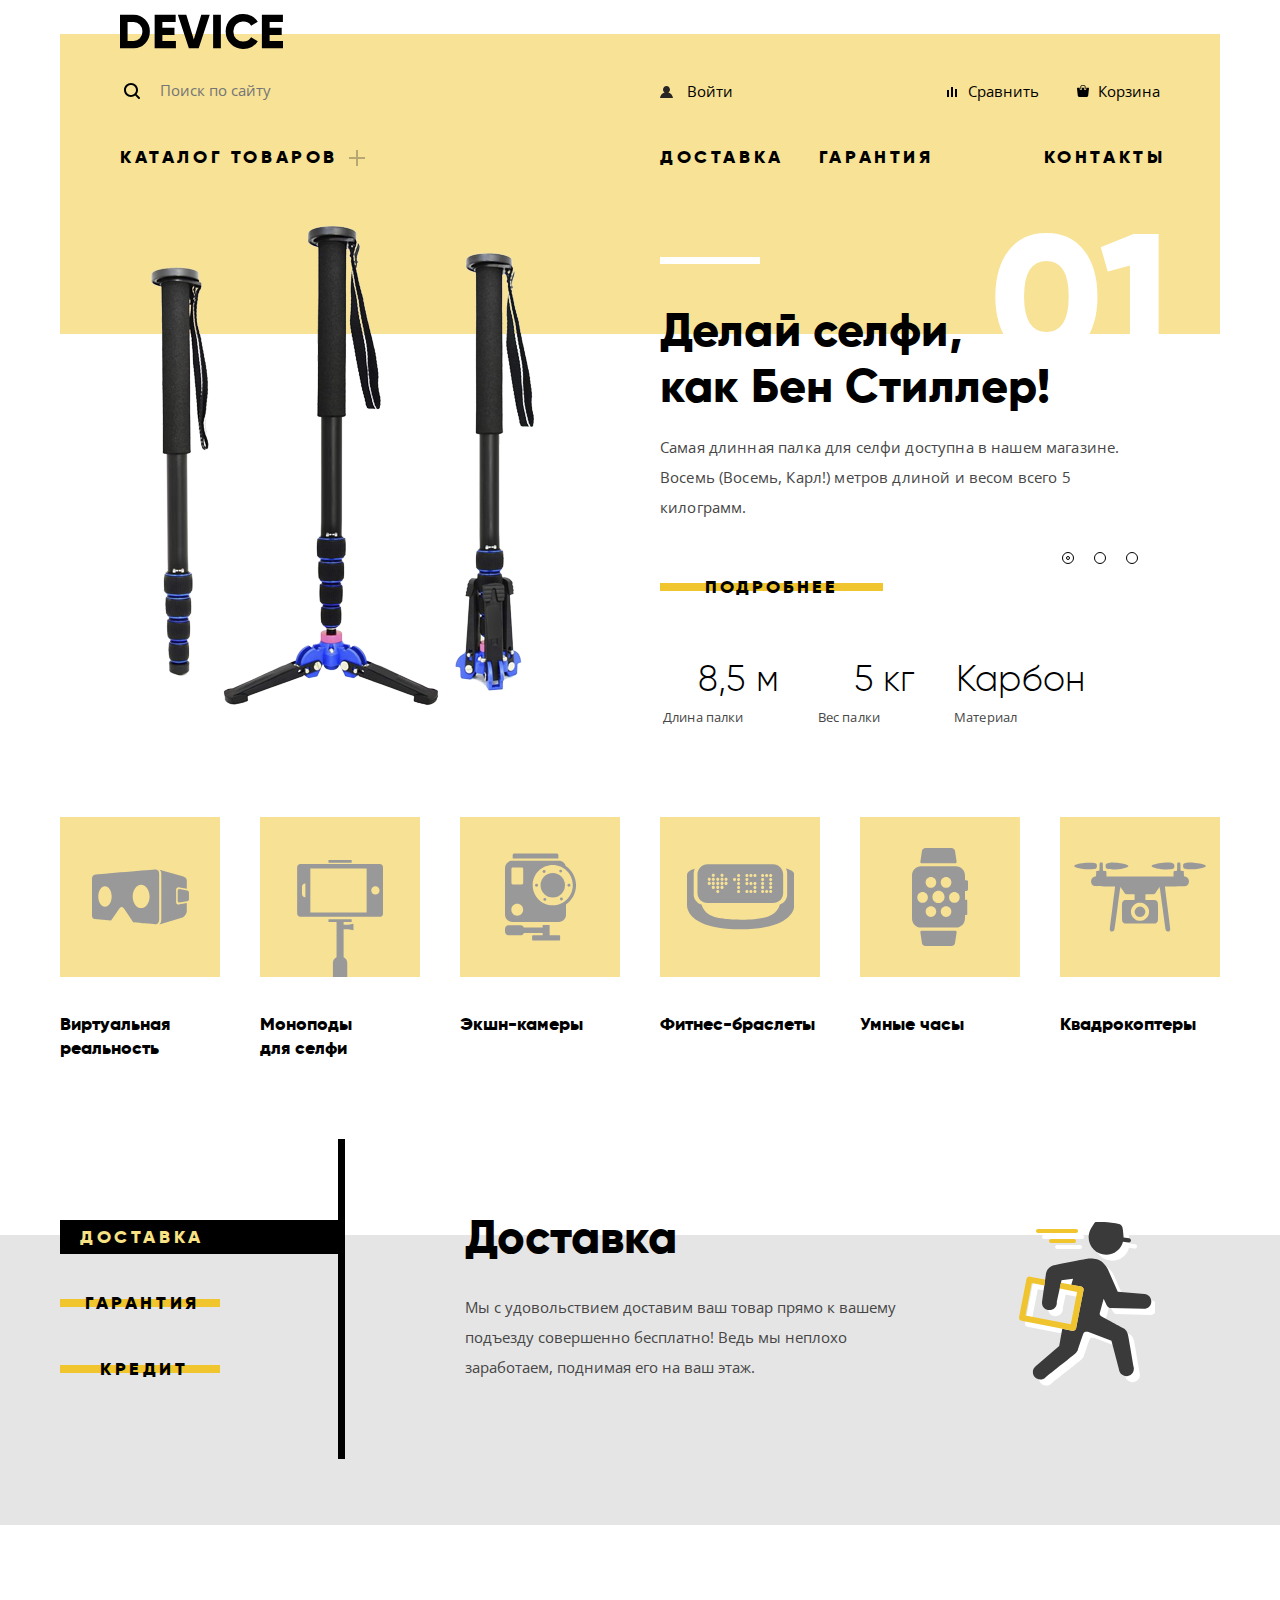
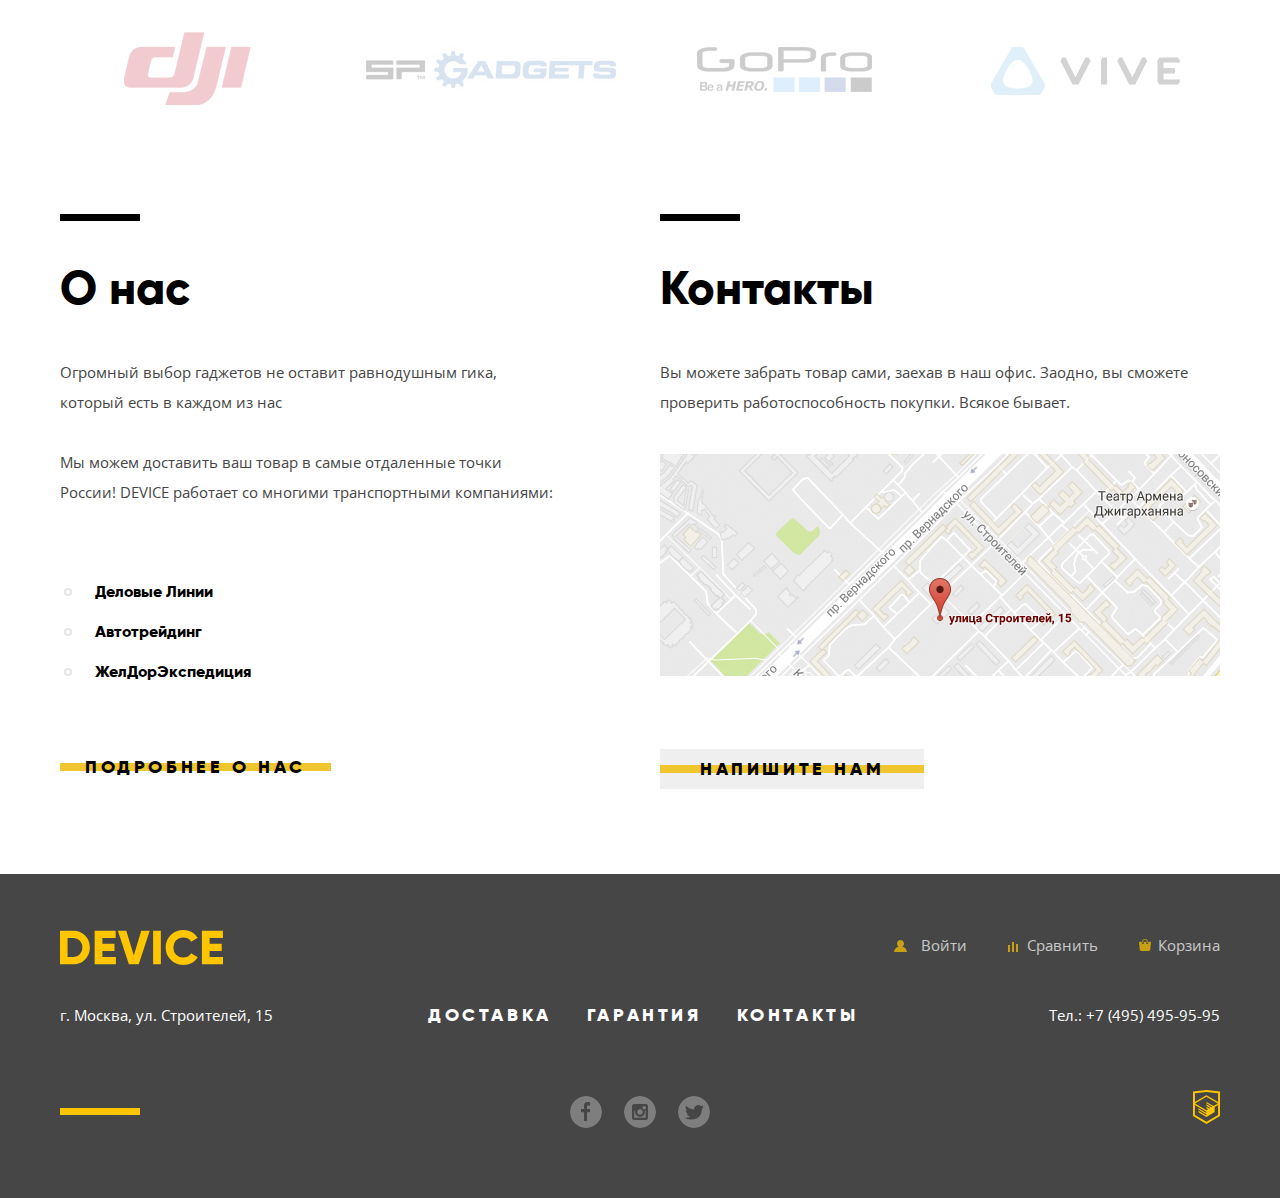
==== index.html @ 19170cdd "final fixes" ====
<!DOCTYPE html>
<html lang="ru">

<head>
  <meta charset="utf-8">
  <title>HTML Academy: Девайс</title>
  <link href="https://fonts.googleapis.com/css?family=Open+Sans:400,700&display=swap&subset=cyrillic" rel="stylesheet">
  <link href="css/normalize.css" rel="stylesheet">
  <link rel="stylesheet" href="css/styles.min.css">
</head>

<body>
  <div class="container">
    <header class="main-header">
      <a class="main-logo" href="#">
        <img src="img/index-logo.svg" alt="Логотип Девайс" width="163" height="35">
      </a>
      <nav class="main-navigation">
        <form class="search-form" action="https://echo.htmlacademy.ru" method="get">
          <input class="search-form__input" type="search" name="search" placeholder="Поиск по сайту">
          <button class="search-form__btn" type="submit">Найти</button>
        </form>
        <ul class="user-navigation">
          <li>
            <a class="login-link" href="login.html">Войти</a>
          </li>
          <li>
            <a class="user-navigation__compare" href="#">Сравнить</a>
          </li>
          <li>
            <a class="user-navigation__cart" href="#">Корзина</a>
          </li>
        </ul>
      </nav>
      <div class="header-layout">
        <ul class="main-menu">
          <li class="main-menu-item catalog-link">
            <a class="catalog-active-link" href="#">Каталог товаров</a>
            <ul class="catalog-menu">
              <li>
                <ul class="catalog-menu-column-1">
                  <li class="catalog-menu-item">
                    <a href="#">Виртуальная реальность</a>
                  </li>
                  <li class="catalog-menu-item">
                    <a href="catalog.html">Моноподы для селфи</a>
                  </li>
                  <li class="catalog-menu-item">
                    <a href="#">Экшн-камеры</a>
                  </li>
                </ul>
                <ul class="catalog-menu-column-2">
                  <li class="catalog-menu-item">
                    <a href="#">Фитнес-браслеты</a>
                  </li>
                  <li class="catalog-menu-item">
                    <a href="#">Умные часы</a>
                  </li>
                </ul>
                <ul class="catalog-menu-column-3">
                  <li class="catalog-menu-item">
                    <a href="#">Квадрокоптеры</a>
                  </li>
                </ul>
              </li>
            </ul>
          </li>
        </ul>
        <ul class="service-list">
          <li>
            <a href="#">Доставка</a>
          </li>
          <li>
            <a href="#">Гарантия</a>
          </li>
          <li>
            <a href="#">Контакты</a>
          </li>
        </ul>
      </div>
    </header>
  </div>

  <main class="main">
    <h1 class="visually-hidden">DEVICE - интернет-магазин гаджетов с оригинальным дизайном</h1>
    <div class="container">
      <section class="slider">
        <input class="visually-hidden" type="radio" id="product-1" name="toggle" checked>
        <input class="visually-hidden" type="radio" id="product-2" name="toggle">
        <input class="visually-hidden" type="radio" id="product-3" name="toggle">
        <div class="slider-controls">
          <label class="slider-label" for="product-1">Первый слайд</label>
          <label class="slider-label" for="product-2">Второй слайд</label>
          <label class="slider-label" for="product-3">Третий слайд</label>
        </div>
        <ul class="slider-list">
          <li class="slider-item-1 slide" id="slide1">
            <div class="slide-image slide-image-stick">
              <img src="img/slide-product-1.png" alt="Селфи палка" width="384" height="486">
            </div>
            <div class="slide-content">
              <p class="slide-title">Делай селфи,<br>
                как Бен Стиллер!</p>

              <p class="slide-desc">Самая длинная палка для селфи доступна в нашем магазине. Восемь (Восемь, Карл!)
                метров длиной и весом всего 5 килограмм.</p>
              <a class="button slide-button" href="catalog.html">Подробнее</a>
              <table class="slide-table">
                <tr>
                  <th>8,5 м</th>
                  <th>5 кг</th>
                  <th>Карбон</th>
                </tr>
                <tr>
                  <td>Длина палки</td>
                  <td>Вес палки</td>
                  <td>Материал</td>
                </tr>
              </table>
            </div>
          </li>

          <li class="slider-item-2 slide" id="slide2">
            <div class="slide-image slide-image-braclet">
              <img src="img/slide-product-2.png" alt="Фитнес-браслет" width="345" height="485">
            </div>
            <div class="slide-content">
              <p class="slide-title">Худеем<br>
                правильно!</p>
              <p class="slide-desc">Мотивирующие фитнес-браслеты помогут найти в себе силы не пропускать занятия и
                соблюдать диету.</p>
              <a class="button slide-button" href="catalog.html">Подробнее</a>
              <table class="slide-table">
                <tr>
                  <th>48 часов</th>
                </tr>
                <tr>
                  <td>Без подзарядки</td>
                </tr>
              </table>
            </div>
          </li>

          <li class="slider-item-3 slide" id="slide3">
            <div class="slide-image slide-image-drone">
              <img src="img/slide-product-3.png" alt="Квадрокоптер" width="526" height="334">
            </div>
            <div class="slide-content">
              <p class="slide-title">Порхает как бабочка, жалит как пчела!</p>
              <p class="slide-desc">Этот обычный, на первый взгляд, квадрокоптер оснащен мощным лазером,
                замаскированным
                под стандартную камеру.</p>
              <a class="button slide-button" href="catalog.html">Подробнее</a>
              <table class="slide-table">
                <tr>
                  <th>800 м</th>
                  <th>50 м</th>
                </tr>
                <tr>
                  <td>Дальность полета</td>
                  <td>Радиус поражения</td>
                </tr>
              </table>
            </div>
          </li>
        </ul>
      </section>
      <section class="popular-categories">
        <ul class="category-list">
          <li class="category-item">
            <a href="#">
              <img class="item-ar" src="img/popular-1.svg" alt="Виртуальная реальность" width="97" height="55">
            </a>
            <a href="#">
              <h3 class="category-name">Виртуальная реальность</h3>
            </a>
          </li>
          <li class="category-item">
            <a href="catalog.html">
              <img class="item-stick" src="img/popular-2.svg" alt="Моноподы для селфи" width="86" height="117">
            </a>
            <a href="catalog.html">
              <h3 class="category-name">Моноподы для селфи</h3>
            </a>
          </li>
          <li class="category-item">
            <a href="#">
              <img class="item-camera" src="img/popular-3.svg" alt="Экшн-камеры" width="71" height="87">
            </a>
            <a href="#">
              <h3 class="category-name">Экшн-камеры</h3>
            </a>
          </li>
          <li class="category-item">
            <a href="#">
              <img class="item-braclet" src="img/popular-4.svg" alt="Фитнес-браслеты" width="107" height="65">
            </a>
            <a href="">
              <h3 class="category-name">Фитнес-браслеты</h3>
            </a>
          </li>
          <li class="category-item">
            <a href="#">
              <img class="item-watch" src="img/popular-5.svg" alt="Умные часы" width="56" height="98">
            </a>
            <a href="#">
              <h3 class="category-name">Умные часы</h3>
            </a>
          </li>
          <li class="category-item">
            <a href="#">
              <img class="item-drone" src="img/popular-6.svg" alt="Квадрокоптеры" width="132" height="69">
            </a>
            <a href="#">
              <h3 class="category-name">Квадрокоптеры</h3>
            </a>
          </li>
        </ul>
      </section>
    </div>
    <section class="services">
      <div class="container">
        <div class="slider-wrapper">
          <input class="visually-hidden" type="radio" id="product-4" name="slider-2" checked>
          <input class="visually-hidden" type="radio" id="product-5" name="slider-2">
          <input class="visually-hidden" type="radio" id="product-6" name="slider-2">
          <div class="services-slider-controls">
            <label class="input-button input-button_delivery" for="product-4" tabindex="0">Доставка</label>
            <label class="input-button input-button_warranty" for="product-5" tabindex="0">Гарантия</label>
            <label class="input-button input-button_credit" for="product-6" tabindex="0">Кредит</label>
          </div>
          <ul class="services-slider__list">
            <li class="services-slider__list-item item-delivery">
              <h2 class="services-slider__title">Доставка</h2>
              <p class="services-slider__desc">Мы с удовольствием доставим ваш товар прямо к вашему подъезду
                совершенно бесплатно! Ведь мы неплохо заработаем, поднимая его на ваш этаж.</p>
            </li>

            <li class="services-slider__list-item item-warranty">
              <h2 class="services-slider__title">Гарантия</h2>
              <p class="services-slider__desc">Если из-за возгорания купленного у нас товара у вас сгорит дом — не
                переживайте, мы выдадим вам новый. Товар, не дом, конечно же.</p>
            </li>

            <li class="services-slider__list-item item-credit">
              <h2 class="services-slider__title">Кредит</h2>
              <p class="services-slider__desc">Залезть в долговую яму стало проще! Кредитные консультанты подберут
                для
                вас наиболее выгодные условия кредита. Выгодные для нашего банка, разумеется.</p>
            </li>
          </ul>
        </div>
      </div>
    </section>

    <section class="category-firm">
      <div class="container">
        <ul class="category-firm__list">
          <li class="category-firm__list-item">
            <a href="#">
              <img src="img/firm-1.png" alt="Логотип компании 1" width="260" height="100">
            </a>
          </li>
          <li class="category-firm__list-item">
            <a href="#">
              <img src="img/firm-2.png" alt="Логотип компании Sp Gadgets" width="260" height="100">
            </a>
          </li>
          <li class="category-firm__list-item">
            <a href="#">
              <img src="img/firm-3.png" alt="Логотип компании GoPro" width="260" height="100">
            </a>
          </li>
          <li class="category-firm__list-item">
            <a href="#">
              <img src="img/firm-4.png" alt="Логотип компании Vive" width="260" height="100">
            </a>
          </li>
        </ul>
      </div>
    </section>
    <div class="container">
      <div class="index-column">
        <section class="about-us">
          <h2>О нас</h2>
          <p>Огромный выбор гаджетов не оставит равнодушным гика,<br>
            который есть в каждом из нас</p>
          <p>Мы можем доставить ваш товар в самые отдаленные точки России! DEVICE работает со многими транспортными
            компаниями:</p>
          <ul class="partners">
            <li>Деловые Линии</li>
            <li>Автотрейдинг</li>
            <li>ЖелДорЭкспедиция</li>
          </ul>
          <a class="button about-us__button" href="#">Подробнее о нас</a>
        </section>
        <section class="contacts">
          <h2>Контакты</h2>
          <p>Вы можете забрать товар сами, заехав в наш офис. Заодно, вы сможете проверить работоспособность покупки.
            Всякое
            бывает.</p>
          <p class="contacts__map">
            <img src="img/map-xs.jpg" alt="Офис компании по адресу г.Москва, ул. Строителей, 15" width="560"
              height="222">
          </p>
          <button class="button contact-us" type="button">Напишите нам</button>
        </section>
      </div>
    </div>
  </main>


  <footer class="main-footer">
    <div class="container">
      <div class="footer-layout-1">
        <a class="footer-logo" href="#">
          <img src="img/footer-logo.svg" alt="Логотип Девайс" width="163" height="35">
        </a>
        <ul class="user-navigation footer-user-list">
          <li>
            <a class="login-link" href="login.html">Войти</a>
          </li>
          <li>
            <a class="user-navigation__compare" href="#">Сравнить</a>
          </li>
          <li>
            <a class="user-navigation__cart" href="#">Корзина</a>
          </li>
        </ul>
      </div>
      <div class="footer-layout-2">
        <p class="footer-address">
          г. Москва, ул. Строителей, 15
        </p>
        <ul class="service-list">
          <li class="service-list__item">
            <a href="#">Доставка</a>
          </li>
          <li class="service-list__item">
            <a href="#">Гарантия</a>
          </li>
          <li class="service-list__item">
            <a href="#">Контакты</a>
          </li>
        </ul>
        <p class="footer-contacts">Тел.: +7 (495) 495-95-95</p>
      </div>
      <div class="footer-layout-3">
        <span class="custom-line"></span>
        <ul class="footer-social">
          <li>
            <a class="social-button social-fb" href="#">Ссылка на нашу страницу в Фейсбуке</a>
          </li>
          <li>
            <a class="social-button social-instagram" href="#">Ссылка на наш Инстагрэме</a>
          </li>
          <li>
            <a class="social-button social-tw" href="#">Ссылка на нашу страницу в Твиттере</a>
          </li>
        </ul>
        <p class="footer-copyright">
          <a class="footer-copyright" href="https://htmlacademy.ru/intensive/htmlcss"
            aria-label="Сайт разработчика HtmlAcademy">
            <img src="img/copyright-icon-1.svg" alt="HTML Академия" width="27" height="35">
          </a>
        </p>
      </div>
    </div>
  </footer>
  <section class="modal modal-contacts">
    <h2 class="visually-hidden">Напишите нам</h2>
    <form class="contacts-form" action="https://echo.htmlacademy.ru" method="post">
      <p>
        <label class="contacts-form__label" for="name-field">Ваше имя:</label>
        <input class="contacts-form__name" type="text" name="name" id="name-field" placeholder="Имя Фамилия">
      </p>
      <p>
        <label class="contacts-form__label" for="email-field">Ваш e-mail:</label>
        <input class="contacts-form__email" type="email" name="email" id="email-field" placeholder="email@example.com">
      </p>

      <p>
        <label class="contacts-form__label" for="comment-field">Текст письма:</label>
        <textarea class="contacts-form__comment" name="comment" id="comment-field"
          placeholder="В свободной форме"></textarea>
      </p>
      <button class="button" type="submit">Отправить</button>
    </form>
    <button class="modal-close" type="button">Закрыть</button>
  </section>

  <section class="modal modal-map">
    <h2 class="visually-hidden">Как до нас добраться</h2>
    <p>
      <iframe src="https://yandex.ru/map-widget/v1/-/CCGmUW-8" width="960" height="559" frameborder="1"
        allowfullscreen="true"></iframe>
      <img src="img/map.jpg" alt="Офис компании по адресу г.Москва, ул. Строителей, 15" width="960" height="559">
    </p>
    <button class="modal-close" type="button">Закрыть</button>
  </section>

  <script src="js/script.min.js"></script>
</body>

</html>
---- css/styles.min.css ----
@font-face{font-family:Gilroy;src:local('Gilroy Light'),local('Gilroy-Light'),url(../font/Gilroylight.woff2) format('woff2'),url(../font/Gilroylight.woff) format('woff');font-weight:400;font-style:normal}@font-face{font-family:Gilroy;src:local('Gilroy ExtraBold'),local('Gilroy-ExtraBold'),url(../font/Gilroyextrabold.woff2) format('woff2'),url(../font/Gilroyextrabold.woff) format('woff');font-weight:800;font-style:normal}*,::after,::before{box-sizing:border-box}html{box-sizing:border-box}.visually-hidden{position:absolute;height:1px;width:1px;overflow:hidden;clip:rect(1px 1px 1px 1px);clip:rect(1px,1px,1px,1px)}body{position:relative;margin:0;padding:0;font-family:"Open Sans",Arial,sans-serif;font-size:15px;line-height:30px;color:#fff;background-color:#fff}.container{width:1160px;margin:0 auto}.button{position:relative;padding:8px 40px;font-family:Gilroy,Arial,sans-serif;font-size:18px;line-height:24px;font-weight:700;text-transform:uppercase;letter-spacing:3px;color:#000;border:none;z-index:1;cursor:pointer}.button:hover{background-color:#f0c52e}.button:active{background-color:#f0c52e;opacity:.7}.button::after{content:"";position:absolute;top:33%;left:0;z-index:-1;width:100%;height:8px;background-color:#f0c52e}button.button::after{content:"";position:absolute;top:40%;left:0;z-index:-1;width:100%;height:8px;background-color:#f0c52e}a.button{padding:8px 25px}a.button::after{top:40%}img{max-width:100%;height:auto}a{text-decoration:none}.main-header{min-height:300px;margin-top:34px;padding:0 60px;background-color:#f7e296}.inner-header{min-height:186px}.main-logo{position:absolute;top:-20px}.main-logo:hover img{opacity:.6}.main-logo:active img{opacity:.3}.catalog-menu,.main-menu,.service-list,.user-navigation{list-style:none;margin:0;padding:0}.main-navigation{display:flex;align-items:center;justify-content:space-between;margin-bottom:30px;padding-top:33px}.user-navigation{display:flex;justify-content:flex-end;width:500px}.user-navigation li:first-child{margin-right:auto}.user-navigation li:nth-child(3){margin-left:32px}.user-navigation a{position:relative;padding-left:27px}.user-navigation .login-link::before{content:"";position:absolute;left:0;top:-4px;display:block;width:30px;height:30px;background:url(../img/user-icon.svg) no-repeat 0 50%}.user-navigation .user-navigation__compare::before{content:"";position:absolute;left:6px;top:-4px;display:block;width:30px;height:30px;background:url(../img/compare-icon.svg) no-repeat 0 50%}.user-navigation .user-navigation__cart::before{content:"";position:absolute;left:6px;display:block;width:30px;height:30px;background:url(../img/cart-icon.svg) no-repeat 0 50%}.catalog-menu a,.main-menu a,.search-form__input,.user-navigation a{font-family:"Open Sans",Arial,sans-serif;color:#000}.search-form{position:relative;display:flex;width:440px}.search-form__input{width:100%;padding-top:8px;padding-bottom:8px;padding-left:40px;font:inherit;border:none;border-bottom:2px solid transparent;background-color:#f7e296}.search-form__input:hover{opacity:1}.search-form__input:focus{border-bottom:2px solid #000;opacity:1}.search-form::before{content:"";position:absolute;left:4px;top:16px;width:16px;height:16px;background:url(../img/search-icon.svg) no-repeat 0 50%;opacity:1}.search-form__btn{display:none;padding:8px 20px;border:2px solid #000;background:0 0}.search-form__input:focus+.search-form__btn{display:block}.search-form__btn:hover{background:#000;color:#fff}.header-layout{display:flex;justify-content:space-between}.main-menu,.service-list{font-family:Gilroy,Arial,sans-serif;font-size:18px;line-height:24px;font-weight:700;letter-spacing:3px;text-transform:uppercase;color:#000}.main-menu{display:flex}.catalog-link{position:relative}.catalog-menu{position:absolute;left:-60px;z-index:5;display:none;flex-wrap:wrap;width:1160px;padding-top:25px;padding-left:60px;padding-bottom:20px;font-size:15px;line-height:36px;text-transform:none;font-weight:400;background-color:#f7e296}.catalog-menu>li{display:flex}.catalog-link:hover>.catalog-menu{display:flex}a.catalog-active-link{position:relative;font-family:Gilroy,Arial,sans-serif;letter-spacing:.2em}.catalog-active-link::after{content:"";position:absolute;top:4px;right:-27px;display:block;width:16px;height:16px;background:url(../img/plus.svg) no-repeat;opacity:.3}.catalog-active-link:hover{opacity:.6}.catalog-active-link:active{opacity:.3}.catalog-menu ul{padding:0;list-style:none}.catalog-menu-column-1{width:220px;margin-right:20px}.catalog-menu-column-2{width:180px;margin-right:20px}.catalog-menu-column-3{width:200px}.catalog-menu li{font-family:"Open Sans",Arial,sans-serif;font-size:15px;line-height:36px;letter-spacing:0}.service-list{display:flex;justify-content:space-between;width:500px}.service-list li:nth-child(2){margin-left:35px}.service-list li:nth-child(3){margin-left:110px}.service-list a{color:#000;letter-spacing:.2em}.main-menu a:hover,.service-list a:hover,.user-navigation a:hover{opacity:.6}.main-menu a:active,.service-list a:active,.user-navigation a:active{opacity:.3}.main{margin-bottom:85px}.slider{position:relative;top:-112px;min-height:504px;margin-bottom:-25px;letter-spacing:.01em;color:#000}.slide{display:none;justify-content:space-between}.slider-controls{position:absolute;right:62px;bottom:148px;z-index:20;font-size:0}.slider-controls label{position:relative;display:inline-block;width:12px;height:12px;margin-right:20px;vertical-align:top;background-color:transparent;border:1px solid #000;border-radius:50%;cursor:pointer}#product-1:checked~.slider-controls>.slider-label:nth-child(1)::before,#product-2:checked~.slider-controls>.slider-label:nth-child(2):before,#product-3:checked~.slider-controls>.slider-label:nth-child(3)::before{content:"";position:absolute;top:3px;left:3px;width:4px;height:4px;border:1px solid #000;border-radius:50%}#product-1:checked~.slider-list>#slide1,#product-2:checked~.slider-list>#slide2,#product-3:checked~.slider-list>#slide3{display:flex}.slider-list{margin:0;padding:0;list-style:none;letter-spacing:.01em}.slider-item-1{padding-right:60px;padding-left:90px}.slider-item-2{padding-left:110px;padding-right:60px}.slider-item-3{padding-left:30px;padding-right:60px}.slide-image-braclet{margin-top:10px}.slide-image-drone{margin-top:63px}.slide-content{width:500px}.slide-title{position:relative;z-index:1;width:500px;margin:0;margin-top:80px;padding-bottom:18px;font-family:Gilroy,Arial,sans-serif;font-size:47px;line-height:56px;font-weight:700}.slide-title::before{content:"";position:absolute;top:-45px;width:100px;height:7px;background-color:#fff}.slider-item-1 .slide-title::after{content:"01";position:absolute;right:-11px;bottom:45px;font-size:179px;line-height:179px;color:#fff}.slider-item-2 .slide-title::after{content:"02";position:absolute;right:-11px;bottom:40px;font-size:179px;line-height:179px;color:#fff}.slider-item-3 .slide-title::after{content:"03";position:absolute;right:-11px;bottom:45px;z-index:-1;font-size:179px;line-height:179px;color:#fff}.slide-desc{width:500px;margin:0;padding-bottom:50px;font-family:"Open Sans",Arial,sans-serif;font-size:15px;line-height:30px;color:#464646}.slide-table{margin-top:50px}.slide-table th{font-family:Gilroy,Arial,sans-serif;font-size:36px;line-height:48px;font-weight:400}.slide-table td{padding-right:71px;font-family:"Open Sans",Arial,sans-serif;font-size:13px;line-height:20px;color:#464646}.slider .slide-button{padding:8px 45px}.popular-categories{margin-bottom:175px}.category-list{display:flex;justify-content:space-between;margin:0;padding:0;list-style:none}.category-item a:first-child{display:flex;width:160px;height:160px;background-color:#f0c52e;opacity:.5}.category-item:hover a{opacity:1}.category-item:hover a{opacity:1}.category-item:active h3,.category-item:active img{opacity:.5}.category-item img{margin:0 auto}.category-item .item-stick{margin-top:auto}.category-name{width:160px;margin:0;margin-top:35px;font-family:Gilroy,Arial,sans-serif;font-size:18px;line-height:24px;color:#000}.category-item:nth-child(2) .category-name{width:120px}.category-firm__list{display:flex;justify-content:space-between;margin:0;margin-top:95px;padding:0;list-style:none}.category-firm__list a{opacity:.2}.category-firm__list a:hover{opacity:1}.services{min-height:290px;background-color:#e5e5e5;color:#000}.slider-wrapper{display:flex;justify-content:space-between}.services-slider-controls{position:relative;top:-15px;display:flex;flex-direction:column;width:300px}.services-slider-controls::after{content:"";position:absolute;right:15px;top:-81px;width:7px;min-height:320px;height:100%;background-color:#000}.services-slider-controls label{position:relative;width:160px;z-index:1;text-transform:uppercase;text-align:center}.input-button{margin-bottom:32px;padding:5px 0;font-family:Gilroy,Arial,sans-serif;font-size:18px;line-height:24px;font-weight:700;letter-spacing:.2em}.input-button:hover{background-color:#f0c52e}.input-button:active{opacity:.5}.input-button::after{content:"";position:absolute;left:0;top:38%;z-index:-1;width:160px;height:8px;background-color:#f0c52e}.services-slider-controls label:nth-child(1){padding-left:20px;padding-right:20px}.services-slider-controls label:nth-child(2){padding-left:25px;padding-right:25px}.services-slider-controls label:nth-child(3){padding-left:40px;padding-right:40px}.services-slider__list{width:760px;margin:0;padding:0;list-style:none}.services-slider__title{margin:0;margin-bottom:40px;font-family:Gilroy,Arial,sans-serif;font-size:47px;line-height:auto;color:#000}.services-slider__desc{width:435px;margin:0;font-family:"Open Sans",Arial,sans-serif;font-size:15px;line-height:30px;color:#464646}.services-slider__list-item{position:relative;top:-13px;left:5px;display:none}.item-delivery::after{content:"";position:absolute;top:0;right:70px;width:136px;height:164px;background:url(../img/delivery-img.svg) no-repeat}.item-warranty::after{content:"";position:absolute;top:-15px;right:50px;width:171px;height:194px;background:url(../img/warranty-img.svg) no-repeat}.item-credit::after{content:"";position:absolute;top:-15px;right:50px;width:156px;height:186px;background:url(../img/credit-img.svg) no-repeat}#product-4:checked~.services-slider__list>.item-delivery,#product-5:checked~.services-slider__list>.item-warranty,#product-6:checked~.services-slider__list>.item-credit{display:block}#product-4:checked~.services-slider-controls>.input-button_delivery,#product-5:checked~.services-slider-controls>.input-button_warranty,#product-6:checked~.services-slider-controls>.input-button_credit{width:280px;text-align:left;background-color:#000;color:#f7e184}#product-4:checked~.services-slider-controls>.input-button_delivery::after,#product-5:checked~.services-slider-controls>.input-button_warranty::after,#product-6:checked~.services-slider-controls>.input-button_credit::after{content:none}.input-button_credit:active,.input-button_delivery:active,.input-button_warranty:active{width:280px;text-align:left;background-color:#000;color:#f7e184;opacity:1}.input-button_credit:active::after,.input-button_delivery:active::after,.input-button_warranty:active::after{content:none}.index-column{display:flex}.about-us,.contacts{position:relative;margin-top:135px}.about-us{width:500px;margin-right:auto}.contacts{width:560px}.about-us::before,.contacts::before{position:absolute;content:"";top:-50px;width:80px;height:7px;background-color:#000}.about-us h2,.contacts h2{margin-top:0;margin-bottom:45px;font-family:Gilroy,Arial,sans-serif;font-size:47px;line-height:48px;font-weight:700;color:#000}.about-us p,.contacts p{margin-top:30px;margin-bottom:0}p.contacts__map{margin-top:37px}.about-us p:nth-of-type(2){width:495px}.about-us p,.contacts p{font-family:"Open Sans",Arial,sans-serif;font-size:15px;line-height:30px;color:#464646}.about-us a{color:#000}.partners{margin:0;padding:0;padding-left:35px;margin-top:65px;margin-bottom:60px;font-family:Gilroy,Arial,sans-serif;font-size:16px;line-height:40px;font-weight:700;list-style:none;color:#000}.partners li{position:relative}.partners li:before{position:absolute;content:"";top:16px;left:-31px;width:8px;height:8px;border:2px solid #e5e5e5;border-radius:50%}.about-us__button{letter-spacing:.2em}.contacts button{margin-top:64px;letter-spacing:.2em}.main-footer{background:#464646}.footer-logo:hover{opacity:.7}.footer-logo:active{opacity:.5}.footer-layout-1{display:flex;justify-content:space-between;align-items:top;padding-top:56px;margin-bottom:11px}.footer-layout-2{display:flex;align-items:center}.footer-layout-2 .service-list{display:flex;justify-content:flex-start;width:440px}.service-list .service-list__item:nth-child(3){margin-left:0}.service-list .service-list__item:nth-child(2){margin-left:0;margin-left:35px;margin-right:35px}.service-list__item a{color:#fff}.footer-user-list{display:flex;justify-content:flex-end;width:513px;padding-left:0}.footer-user-list li:first-child{margin-right:0}.footer-user-list li:nth-child(3){margin-left:0}.footer-user-list li:nth-child(1n+1){margin-left:33px}.footer-user-list .login-link::before{content:"";position:absolute;left:0;display:block;width:30px;height:30px;background:url(../img/footer-user-icon.svg) no-repeat 0 50%}.footer-user-list .user-navigation__compare::before{content:"";position:absolute;left:8px;top:-3px;display:block;width:30px;height:30px;background:url(../img/footer-compare-icon.svg) no-repeat 0 50%}.footer-user-list .user-navigation__cart::before{content:"";position:absolute;left:8px;display:block;width:30px;height:30px;background:url(../img/footer-cart-icon.svg) no-repeat 0 50%}.footer-address{width:250px;margin-right:118px;text-align:left}.footer-contacts{width:250px;margin-left:auto;text-align:right}.footer-user-list a{color:#fff;opacity:.7}.footer-user-list a:hover{opacity:1}.footer-user-list a:active{opacity:.5}.footer-main-menu a{color:#fff}.footer-layout-3{display:flex;align-items:center;margin-top:30px;padding-bottom:50px}.custom-line{display:block;width:80px;height:7px;background-color:#ffc600}.footer-social{display:flex;justify-content:space-between;margin-left:auto;margin-right:auto;width:140px;padding:0;list-style:none}.footer-social li{display:flex;font-size:0}.social-button{display:inline-block;width:32px;height:32px;vertical-align:middle;border-radius:50%;background-color:#7e7e7e}.social-fb{background:url(../img/fb.svg) no-repeat;opacity:.3}.social-instagram{background:url(../img/instagram.svg) no-repeat;opacity:.3}.social-tw{background:url(../img/twitter.svg) no-repeat;opacity:.3}.social-fb:hover,.social-instagram:hover,.social-tw:hover{opacity:.7}.social-fb:active,.social-instagram:active,.social-tw:active{opacity:.1}.footer-copyright{width:80px;text-align:right}.footer-copyright a:hover{opacity:.7}.footer-copyright a:active{opacity:.5}.modal{position:fixed;top:120px;left:480px;z-index:20;display:none;width:960px;min-height:550px;background-color:#fff;box-shadow:0 5px 25px 0 rgba(4,6,6,.3)}.modal-contacts{border:1px solid #fff}.modal-map{height:559px}.modal-map p{position:relative;margin:0}.modal-map img{position:absolute;top:0;z-index:-1}.contacts-form{display:flex;flex-wrap:wrap;margin:0 auto;width:760px;margin-top:95px}.contacts-form p{display:flex;flex-direction:column;flex-wrap:wrap;justify-content:flex-end;margin-left:auto;margin-right:auto}.contacts-form__label{margin-bottom:10px;font-family:Gilroy,Arial,sans-serif;font-size:18px;line-height:24px;font-weight:700;color:#000}.contacts-form input{width:360px}.contacts-form input[type=text]{margin-right:40px}.contacts-form input,.contacts-form textarea{padding:20px;font-size:14px;line-height:18px;background:#f2f2f2;border:3px solid transparent;resize:none}.contacts-form textarea{width:760px;min-height:156px}.contacts-form .button{margin-top:30px;margin-bottom:85px}.contacts-form input:hover,.contacts-form textarea:hover{background:#eaeaea}.contacts-form input:invalid,.contacts-form textarea:invalid{background:#f6dada}.contacts-form input:focus,.contacts-form textarea:focus{background-color:#fff;border:3px solid #f7e296;outline-color:#f7e296}.modal-close{position:absolute;right:50px;top:50px;font-size:0;border:none;background:0 0}@keyframes appearance{0%{transform:translateY(-2000px)}30%{transform:translateY(30px)}70%{transform:translateY(-10px)}100%{transform:translateY(0)}}.modal-show{display:block;animation-name:appearance;animation-duration:1s}@keyframes shake{0%,100%{transform:translateX(0)}10%,30%,50%,70%,90%{transform:translateX(-10px)}20%,40%,60%,80%{transform:translateX(10px)}}.modal-error{animation-name:shake;animation-duration:1s}.modal-close::before{content:"";position:absolute;top:-25px;right:-25px;width:55px;height:55px;background:url(../img/modal-close.svg) no-repeat;opacity:.5}.modal-close:hover::before{opacity:1}.modal-close:active::before{opacity:.3}.username-button{font:inherit;background:0 0;border:none;color:#000;cursor:pointer;opacity:.5}.username-button:hover{opacity:1}.username-button:active{opacity:.3}.page-desc{padding:0 60px}.page-title{margin-top:33px;margin-bottom:20px;font-family:Gilroy,Arial,sans-serif;font-size:47px;line-height:48px;font-weight:700;letter-spacing:.02em;color:#000}.breadcrumbs{display:flex;justify-content:flex-start;align-items:baseline;width:383px;margin-bottom:44px;padding:0;list-style:none}.breadcrumbs li{position:relative;display:flex;font-size:14px;line-height:24px}.breadcrumbs li:first-child,.breadcrumbs li:nth-child(2){margin-right:auto}.breadcrumbs li:not(:last-child)::after{content:"";position:absolute;right:-22px;top:12px;display:block;width:10px;height:10px;background:url(../img/breadcrumbs-arrow.svg) no-repeat}.breadcrumbs a,.breadcrumbs-current{font-family:"Open Sans",Arial,sans-serif;font-size:15px;line-height:30px;color:#000;opacity:.5}.breadcrumbs a:hover{opacity:1}.breadcrumbs a:active{opacity:.3}.catalog-header-wrapper{background-image:linear-gradient(to right,#dcdcdc 0,#dcdcdc 28%,#ebebeb 28%,#ebebeb 100%)}.catalog-header{display:flex;justify-content:flex-start;align-items:center;background-image:linear-gradient(to right,#dcdcdc 0,#dcdcdc 28.5%,#ebebeb 28%,#ebebeb 100%)}.filter-header{box-sizing:content-box;width:200px;padding-left:65px;padding-right:65px}.catalog-sort{display:flex;align-items:baseline;margin-left:95px;width:760px}.catalog-sort ul{margin:0;padding:0;list-style:none}.catalog-sort-nav{display:flex;align-items:center;width:560px;justify-content:space-between}.catalog-sort-nav__left{display:flex;flex-wrap:wrap}.catalog-sort-nav__left li{margin-right:30px}.catalog-sort-nav__left a{font-family:"Open Sans",Arial,sans-serif;font-size:14px;line-height:18px;color:#000;opacity:.3}.catalog-sort-nav__left a:hover{opacity:.6}.catalog-sort-nav__left a:active{opacity:1}.catalog-sort-nav__right a{position:relative;font-size:0}.nav-arrow-up{opacity:.2}.nav-arrow-up::before{content:"";position:absolute;display:block;top:10px;right:30px;width:11px;height:10px;background:url(../img/nav-arrow-up.svg) no-repeat}.nav-arrow-down::before{content:"";position:absolute;display:block;right:0;bottom:16px;width:11px;height:10px;background:url(../img/nav-arrow-down.svg) no-repeat}.nav-arrow-down:hover,.nav-arrow-up:hover{opacity:.4}.nav-arrow-down:active,.nav-arrow-up:active{opacity:1}.catalog-sort h2,.filter-header h2{margin:0;font-family:Gilroy,Arial,sans-serif;font-size:16px;line-height:24px;font-weight:700;letter-spacing:3px;text-transform:uppercase;color:#000}.catalog-sort h2{margin-right:58px;letter-spacing:.2em}.catalog-content{background-image:linear-gradient(to right,#eee 0,#eee 28%,#fff 28%,#fff 100%)}.catalog-inner-wrapper{display:flex}.filters{padding-right:5px;background-color:#eee}.filter-form{position:relative;width:325px;padding-top:80px;padding-left:60px}.filter-form::before{content:"";position:absolute;top:68px;width:201px;height:2px;background-color:#000}.filters fieldset{margin:0;padding:0;border:none}.filters .price-filter{margin-right:65px;border-bottom:2px solid #000}.range-filter{width:200px;margin-top:21px}.range-controls{position:relative;height:30px;margin-bottom:0;padding-top:14px}.range-controls .scale{height:2px;background-color:#dbdbdb}.range-controls .bar{width:55%;height:2px;background-color:#91c92f}.range-controls .toggle{position:absolute;top:4px;left:-6px;z-index:5;width:22px;height:22px;padding:0;border:9px solid #fff;box-shadow:0 2px 1px 0 #cfcfcf;background-color:#ababab;border-radius:50%;cursor:pointer}.toggle:active{box-shadow:0 3px 1px 0 #cfcfcf}.range-controls .toggle-max{left:107px}.price-controls{display:flex;padding-bottom:22px;margin-top:-10px;font-family:Gilroy,Arial,sans-serif;font-size:14px;line-height:24px;color:#000;opacity:.3}.price-controls label{width:15px;margin-right:2px}.price-controls input{width:30%;font-family:Gilroy,Arial,sans-serif;font-size:14px;line-height:24px;color:#000;border:none;background-color:transparent}.filters .color-filter{margin-top:10px;margin-right:65px;border-bottom:2px solid #000}.filter-form{color:#000}.filter-form legend{font-family:Gilroy,Arial,sans-serif;font-size:18px;line-height:24px;font-weight:700}.filter-form ul{margin-top:18px;padding:0;padding-bottom:17px;list-style:none}.filter-form label{font-family:"Open Sans",Arial,sans-serif;font-size:14px;line-height:40px;cursor:pointer}.filter-option{position:relative;display:block;width:100px;padding-left:40px;user-select:none}.filter-input-checkbox+label::before{content:"";position:absolute;top:8px;left:0;width:23px;height:23px;border:2px solid #000;border-radius:3px}.filter-input-checkbox:checked+label::after{content:"";position:absolute;top:8px;left:0;width:27px;height:23px;background:url(../img/checkbox-on.svg) no-repeat center}.filter-input-checkbox:focus+label::before{outline:#3b99fc auto 5px}.filters .radio-filter{margin-top:9px}.filter-input-radio+label::before{content:"";position:absolute;top:8px;left:0;width:25px;height:25px;border:4px solid #000;border-radius:50%}.filter-input-radio:focus+label::before{outline:#3b99fc auto 5px}.filter-input-radio:checked+label::after{content:"";position:absolute;top:8px;left:0;width:25px;height:25px;background:url(../img/radio-on.svg) no-repeat center}.filter-option label:hover{opacity:.7}.filter-option label:active{opacity:.5}.filter-input:disabled~label{opacity:.1}.filter-button{letter-spacing:.2em;background:#efefef}.catalog-list{display:flex;flex-wrap:wrap;margin:0;padding-left:70px;padding-top:70px;list-style:none}.catalog-list li{display:flex;flex-direction:column}.catalog-list li:nth-child(odd){margin-right:40px}.catalog-item .item-info{display:flex;justify-content:space-between;align-items:baseline}.catalog-item{margin-bottom:45px}.image-wrapper{position:relative}.hover-links{position:absolute;top:43%;left:25%;display:none;flex-direction:column}.hover-button-compare{margin-left:15px;font-size:13px;line-height:36px;color:#000;opacity:.5}.hover-button-compare:hover{opacity:1}.hover-button-compare:active{opacity:.2}.image-wrapper:hover>.hover-links{display:flex}.image-wrapper:hover img{opacity:.7}.new-icon{content:"";position:absolute;top:29px;right:27px;display:flex;justify-content:center;align-items:center;width:60px;height:60px;font-size:14px;line-height:24px;font-weight:700;text-transform:uppercase;color:#000;border:2px solid #000;border-radius:50%;background:0 0;opacity:.1}.catalog-list .item-title{width:270px;margin:0;margin-top:22px;font-family:Gilroy,Arial,sans-serif;font-size:18px;line-height:24px;font-weight:700;letter-spacing:.02em;color:#000}.catalog-item:nth-child(even) .item-title{width:230px}.item-price{font-family:Gilroy,Arial,sans-serif;font-size:16px;line-height:24px;font-weight:400;color:#000}.pagination-list{display:flex;justify-content:space-between;align-items:center;min-height:70px;margin:0;padding:0;margin-top:-10px;margin-left:70px;margin-bottom:85px;background-color:#ebebeb;list-style:none}.pagination-list a{padding:25px 30px;font-family:Gilroy,Arial,sans-serif;font-size:16px;font-weight:700;line-height:24px;letter-spacing:.2em;text-transform:uppercase;color:#000}.pagination-list a:hover{background-color:#d9d9d9}.pagination-list a:active{background-color:#d9d9d9;color:rgba(0,0,0,.3)}.pages-list{display:flex;margin:0;margin-right:13px;padding:0;list-style:none}.pages-list li{margin-left:30px}.pages-list a{padding:0;opacity:.3}.pages-list a:hover{background-color:#ebebeb;opacity:.6}.pages-list a:active{background-color:#ebebeb;color:rgba(0,0,0,1);opacity:1}.pages-list .active-pagination{opacity:1}.pages-list .active-pagination:hover{opacity:1}.pages-list .active-pagination:hover{opacity:1}.main-footer .username-button{color:#fff;opacity:.7}.main-footer .username-button:hover{opacity:1}.main-footer .username-button:active{opacity:.5}
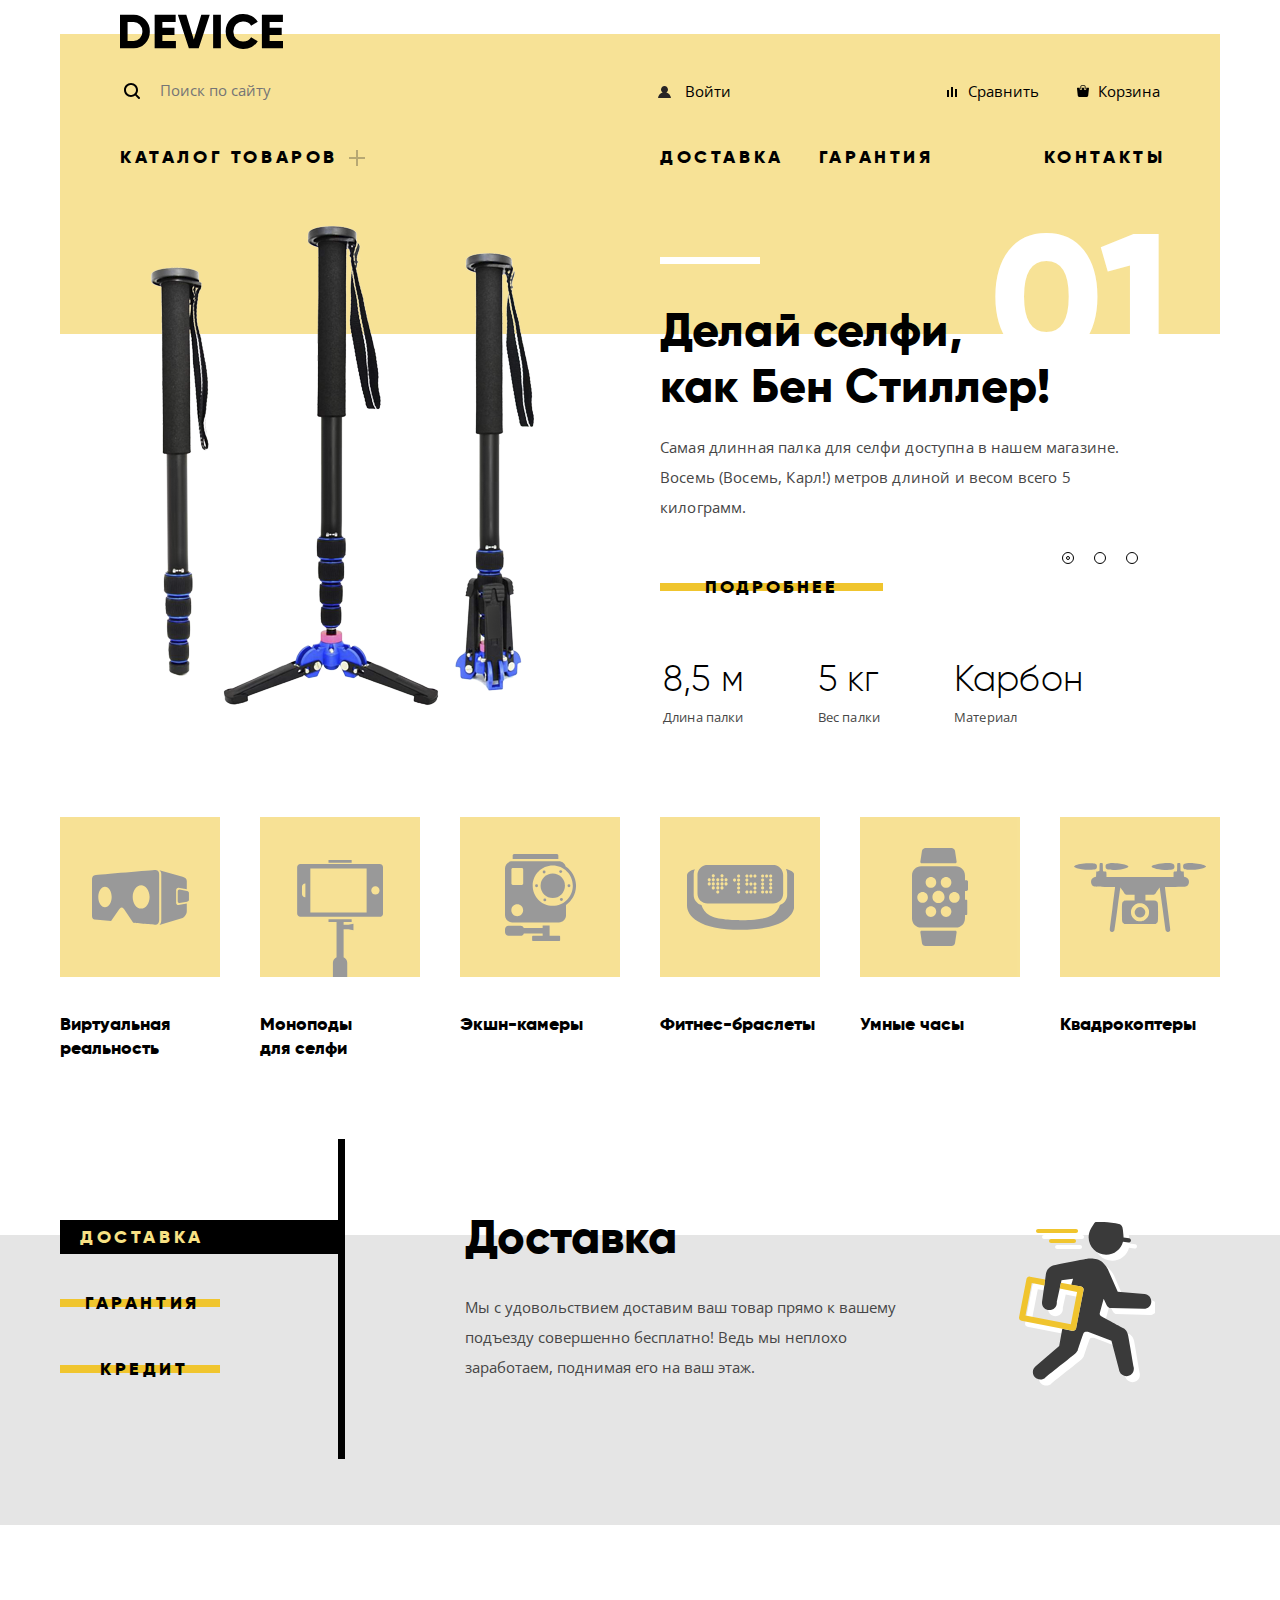
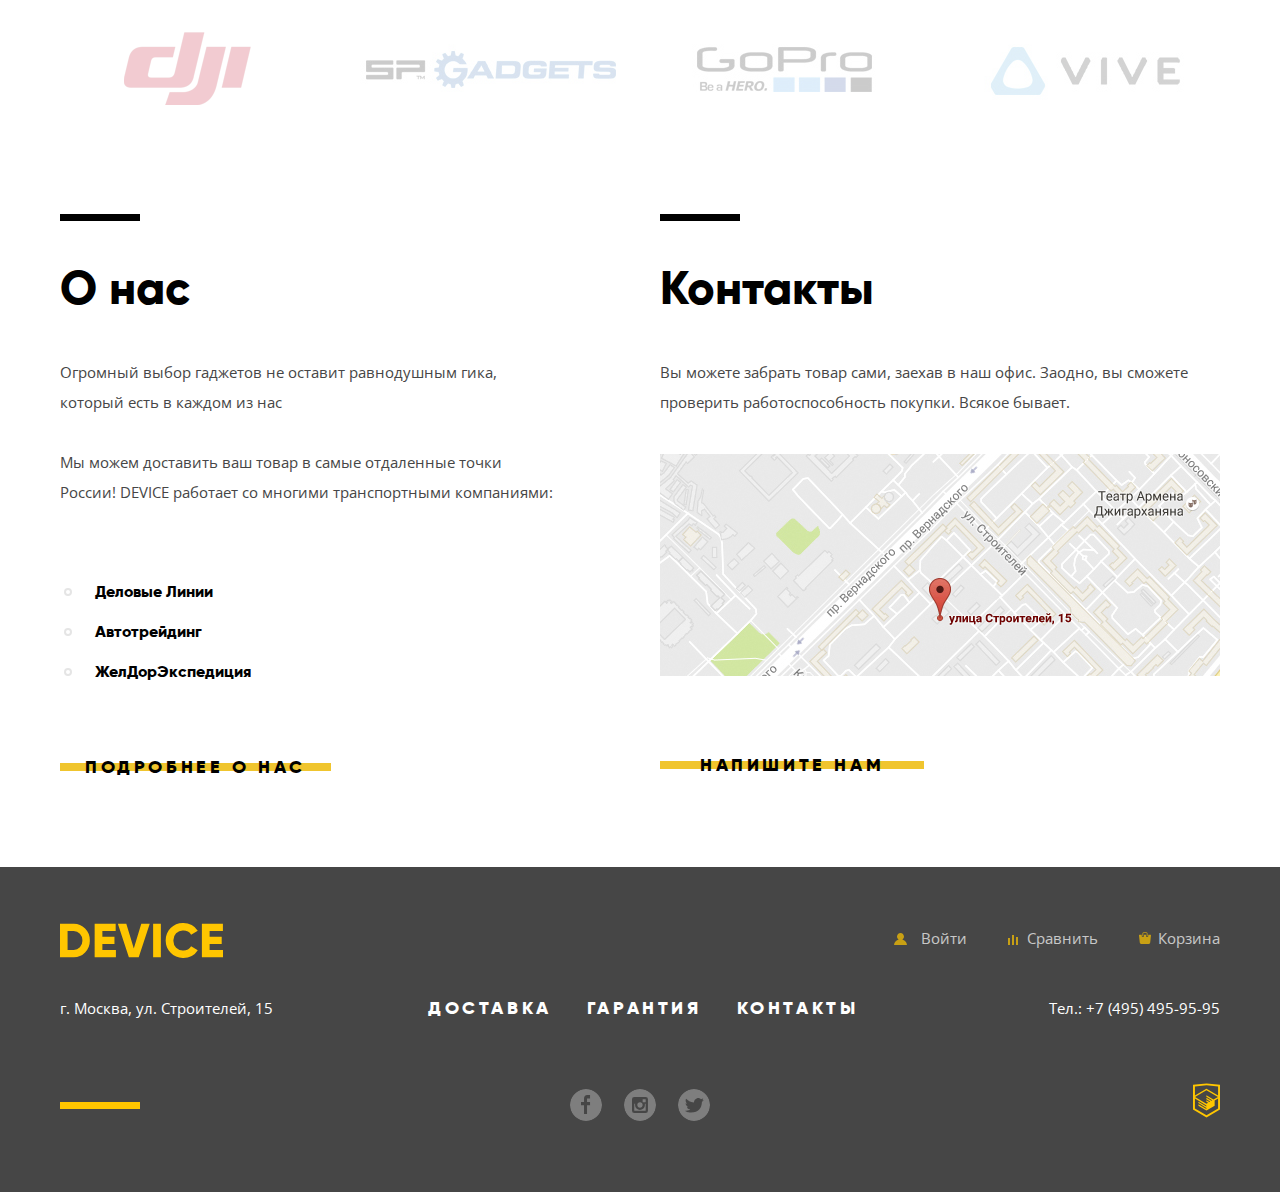
==== commit 48356cf5: "ie11 fixes" ====
--- a/index.html
+++ b/index.html
@@ -6,13 +6,13 @@
   <title>HTML Academy: Девайс</title>
   <link href="https://fonts.googleapis.com/css?family=Open+Sans:400,700&display=swap&subset=cyrillic" rel="stylesheet">
   <link href="css/normalize.css" rel="stylesheet">
-  <link rel="stylesheet" href="css/styles.min.css">
+  <link rel="stylesheet" href="css/styles.css">
 </head>
 
 <body>
   <div class="container">
     <header class="main-header">
-      <a class="main-logo" href="#">
+      <a class="main-logo">
         <img src="img/index-logo.svg" alt="Логотип Девайс" width="163" height="35">
       </a>
       <nav class="main-navigation">
@@ -121,7 +121,7 @@
           </li>
 
           <li class="slider-item-2 slide" id="slide2">
-            <div class="slide-image slide-image-braclet">
+            <div class="slide-image slide-image-bracelet">
               <img src="img/slide-product-2.png" alt="Фитнес-браслет" width="345" height="485">
             </div>
             <div class="slide-content">
@@ -303,7 +303,7 @@
             <img src="img/map-xs.jpg" alt="Офис компании по адресу г.Москва, ул. Строителей, 15" width="560"
               height="222">
           </p>
-          <button class="button contact-us" type="button">Напишите нам</button>
+          <a class="button contact-us" href="write-us.html">Напишите нам</a>
         </section>
       </div>
     </div>
@@ -392,13 +392,11 @@
   <section class="modal modal-map">
     <h2 class="visually-hidden">Как до нас добраться</h2>
     <p>
-      <iframe src="https://yandex.ru/map-widget/v1/-/CCGmUW-8" width="960" height="559" frameborder="1"
-        allowfullscreen="true"></iframe>
+      <iframe src="https://yandex.ru/map-widget/v1/-/CCGmUW-8" width="960" height="559" allowfullscreen></iframe>
       <img src="img/map.jpg" alt="Офис компании по адресу г.Москва, ул. Строителей, 15" width="960" height="559">
     </p>
     <button class="modal-close" type="button">Закрыть</button>
   </section>
-
   <script src="js/script.min.js"></script>
 </body>
 
--- a/css/styles.css
+++ b/css/styles.css
@@ -0,0 +1,2416 @@
+@font-face {
+  font-family: 'Gilroy';
+  src: local('Gilroy Light'), local('Gilroy-Light'), url('../font/Gilroylight.woff2') format('woff2'), url('../font/Gilroylight.woff') format('woff');
+  font-weight: 400;
+  font-style: normal;
+}
+
+@font-face {
+  font-family: 'Gilroy';
+  src: local('Gilroy ExtraBold'), local('Gilroy-ExtraBold'), url('../font/Gilroyextrabold.woff2') format('woff2'), url('../font/Gilroyextrabold.woff') format('woff');
+  font-weight: 800;
+  font-style: normal;
+}
+
+*,
+*::before,
+*::after {
+  -webkit-box-sizing: border-box;
+  box-sizing: border-box;
+}
+
+html {
+  -webkit-box-sizing: border-box;
+  box-sizing: border-box;
+}
+
+.visually-hidden {
+  position: absolute;
+
+  height: 1px;
+  width: 1px;
+
+  overflow: hidden;
+  clip: rect(1px 1px 1px 1px);
+  clip: rect(1px, 1px, 1px, 1px);
+}
+
+body {
+  position: relative;
+  margin: 0;
+  padding: 0;
+
+  font-family: "Open Sans", Arial, sans-serif;
+  font-size: 15px;
+  line-height: 30px;
+
+  color: #fff;
+  background-color: #fff;
+}
+
+.container {
+  width: 1160px;
+  margin: 0 auto;
+}
+
+.button {
+  position: relative;
+  padding: 8px 40px;
+
+  font-family: "Gilroy", Arial, sans-serif;
+  font-size: 18px;
+  line-height: 24px;
+  font-weight: 700;
+  text-transform: uppercase;
+  letter-spacing: 3px;
+
+  color: #000;
+  border: none;
+  z-index: 1;
+  cursor: pointer;
+}
+
+.button:hover {
+  background-color: #f0c52e;
+}
+
+.button:active {
+  background-color: #f0c52e;
+  opacity: 0.7;
+}
+
+.button::after {
+  content: "";
+  position: absolute;
+  top: 33%;
+  left: 0;
+  z-index: -1;
+
+  width: 100%;
+  height: 8px;
+
+  background-color: #f0c52e;
+}
+
+button.button::after {
+  content: "";
+  position: absolute;
+  top: 40%;
+  left: 0;
+  z-index: -1;
+
+  width: 100%;
+  height: 8px;
+
+  background-color: #f0c52e;
+}
+
+a.button {
+  padding: 8px 25px;
+}
+
+a.button::after {
+  top: 40%;
+}
+
+img {
+  max-width: 100%;
+}
+
+a {
+  text-decoration: none;
+}
+
+/* header */
+
+.main-header {
+  min-height: 300px;
+  margin-top: 34px;
+  padding: 0 60px;
+
+  background-color: #f7e296;
+}
+
+.inner-header {
+  min-height: 186px;
+}
+
+.main-logo {
+  position: absolute;
+  top: -20px;
+}
+
+.main-logo:hover img {
+  opacity: 0.6;
+}
+
+.main-logo:active img {
+  opacity: 0.3;
+}
+
+.user-navigation,
+.main-menu,
+.catalog-menu,
+.service-list {
+  list-style: none;
+  margin: 0;
+  padding: 0;
+}
+
+.main-navigation {
+  display: -webkit-box;
+  display: -ms-flexbox;
+  display: flex;
+  -webkit-box-align: center;
+  -ms-flex-align: center;
+  align-items: center;
+  -webkit-box-pack: justify;
+  -ms-flex-pack: justify;
+  justify-content: space-between;
+
+  margin-bottom: 30px;
+  padding-top: 33px;
+}
+
+.user-navigation {
+  display: -webkit-box;
+  display: -ms-flexbox;
+  display: flex;
+  -webkit-box-pack: end;
+  -ms-flex-pack: end;
+  justify-content: flex-end;
+}
+
+.user-navigation li:first-child {
+  margin-right: 210px;
+}
+
+.user-navigation li:nth-child(3) {
+  margin-left: 32px;
+}
+
+.user-navigation a {
+  position: relative;
+  padding-left: 27px;
+}
+
+
+.user-navigation .login-link::before {
+  content: "";
+  position: absolute;
+  left: 0;
+  top: -4px;
+
+  display: block;
+  width: 30px;
+  height: 30px;
+
+  background: url("../img/user-icon.svg") no-repeat 0 50%;
+}
+
+.user-navigation .user-navigation__compare::before {
+  content: "";
+  position: absolute;
+  left: 6px;
+  top: -4px;
+
+  display: block;
+  width: 30px;
+  height: 30px;
+
+  background: url("../img/compare-icon.svg") no-repeat 0 50%;
+}
+
+.user-navigation .user-navigation__cart::before {
+  content: "";
+  position: absolute;
+  left: 6px;
+
+  display: block;
+  width: 30px;
+  height: 30px;
+
+  background: url("../img/cart-icon.svg") no-repeat 0 50%;
+}
+
+.user-navigation a,
+.main-menu a,
+.catalog-menu a,
+.search-form__input {
+  font-family: "Open Sans", Arial, sans-serif;
+  color: #000;
+}
+
+.search-form {
+  position: relative;
+
+  display: -webkit-box;
+
+  display: -ms-flexbox;
+
+  display: flex;
+  width: 440px;
+}
+
+.search-form__input {
+  width: 100%;
+  padding-top: 8px;
+  padding-bottom: 8px;
+  padding-left: 40px;
+
+  font: inherit;
+
+  border: none;
+  border-bottom: 2px solid transparent;
+  background-color: #f7e296;
+
+}
+
+.search-form__input:hover {
+  opacity: 1;
+}
+
+.search-form__input:focus {
+  border-bottom: 2px solid #000;
+
+  opacity: 1;
+}
+
+.search-form::before {
+  content: "";
+  position: absolute;
+  left: 4px;
+  top: 16px;
+
+  width: 16px;
+  height: 16px;
+
+  background: url("../img/search-icon.svg") no-repeat 0 50%;
+
+  opacity: 1;
+}
+
+.search-form__btn {
+  display: none;
+  padding: 8px 20px;
+
+  border: 2px solid #000;
+  background: transparent;
+}
+
+.search-form__input:focus+.search-form__btn {
+  display: block;
+}
+
+.search-form__btn:hover {
+  background: #000;
+  color: #fff;
+}
+
+.header-layout {
+  display: -webkit-box;
+  display: -ms-flexbox;
+  display: flex;
+  -webkit-box-pack: justify;
+  -ms-flex-pack: justify;
+  justify-content: space-between;
+}
+
+.main-menu,
+.service-list {
+  font-family: "Gilroy", Arial, sans-serif;
+  font-size: 18px;
+  line-height: 24px;
+  font-weight: 700;
+  letter-spacing: 3px;
+  text-transform: uppercase;
+
+  color: #000;
+}
+
+.main-menu {
+  display: -webkit-box;
+  display: -ms-flexbox;
+  display: flex;
+}
+
+.catalog-link {
+  position: relative;
+}
+
+.catalog-menu {
+  position: absolute;
+  left: -60px;
+  z-index: 5;
+
+  display: none;
+  -ms-flex-wrap: wrap;
+  flex-wrap: wrap;
+  width: 1160px;
+  padding-top: 25px;
+  padding-left: 60px;
+  padding-bottom: 20px;
+
+  font-size: 15px;
+  line-height: 36px;
+  text-transform: none;
+  font-weight: 400;
+
+  background-color: #f7e296;
+}
+
+.catalog-menu>li {
+  display: -webkit-box;
+  display: -ms-flexbox;
+  display: flex;
+}
+
+
+
+.catalog-link:hover>.catalog-menu {
+  display: -webkit-box;
+  display: -ms-flexbox;
+  display: flex;
+}
+
+a.catalog-active-link {
+  position: relative;
+
+  font-family: "Gilroy", Arial, sans-serif;
+  letter-spacing: 0.2em;
+}
+
+.catalog-active-link::after {
+  content: "";
+  position: absolute;
+  top: 4px;
+  right: -27px;
+
+  display: block;
+  width: 16px;
+  height: 16px;
+
+  background: url("../img/plus.svg") no-repeat;
+
+  opacity: 0.3;
+}
+
+.catalog-active-link:hover {
+  opacity: 0.6;
+}
+
+.catalog-active-link:active {
+  opacity: 0.3;
+}
+
+.catalog-menu ul {
+  padding: 0;
+  list-style: none;
+}
+
+.catalog-menu-column-1 {
+  width: 220px;
+  margin-right: 20px;
+}
+
+.catalog-menu-column-2 {
+  width: 180px;
+  margin-right: 20px;
+}
+
+.catalog-menu-column-3 {
+  width: 200px;
+}
+
+.catalog-menu li {
+  font-family: "Open Sans", Arial, sans-serif;
+  font-size: 15px;
+  line-height: 36px;
+  letter-spacing: 0;
+}
+
+.service-list {
+  display: -webkit-box;
+  display: -ms-flexbox;
+  display: flex;
+  -webkit-box-pack: justify;
+  -ms-flex-pack: justify;
+  justify-content: space-between;
+  width: 500px;
+
+}
+
+.service-list li:nth-child(2) {
+  margin-left: 35px;
+}
+
+.service-list li:nth-child(3) {
+  margin-left: 110px;
+}
+
+.service-list a {
+  color: #000;
+  letter-spacing: 0.2em;
+}
+
+.main-menu a:hover,
+.user-navigation a:hover,
+.service-list a:hover {
+  opacity: 0.6;
+}
+
+.main-menu a:active,
+.user-navigation a:active,
+.service-list a:active {
+  opacity: 0.3;
+}
+
+/* main */
+
+.main {
+  margin-bottom: 85px;
+}
+
+.slider {
+  position: relative;
+  top: -112px;
+
+  min-height: 504px;
+  margin-bottom: -25px;
+
+
+  letter-spacing: 0.01em;
+
+  color: #000;
+}
+
+.slide {
+  display: none;
+  -webkit-box-pack: justify;
+  -ms-flex-pack: justify;
+  justify-content: space-between;
+}
+
+.slider-controls {
+  position: absolute;
+  right: 62px;
+  bottom: 148px;
+  z-index: 20;
+
+  font-size: 0;
+}
+
+.slider-controls label {
+  position: relative;
+
+  display: inline-block;
+  width: 12px;
+  height: 12px;
+  margin-right: 20px;
+
+  vertical-align: top;
+
+  background-color: transparent;
+  border: 1px solid #000;
+  border-radius: 50%;
+  cursor: pointer;
+}
+
+#product-1:checked~.slider-controls>.slider-label:nth-child(1)::before,
+#product-2:checked~.slider-controls>.slider-label:nth-child(2):before,
+#product-3:checked~.slider-controls>.slider-label:nth-child(3)::before {
+  content: "";
+
+  position: absolute;
+  top: 3px;
+  left: 3px;
+
+  width: 4px;
+  height: 4px;
+
+  border: 1px solid #000;
+  border-radius: 50%;
+}
+
+#product-1:checked~.slider-list>#slide1,
+#product-2:checked~.slider-list>#slide2,
+#product-3:checked~.slider-list>#slide3 {
+  display: -webkit-box;
+  display: -ms-flexbox;
+  display: flex;
+}
+
+.slider-list {
+  margin: 0;
+  padding: 0;
+
+  list-style: none;
+  letter-spacing: 0.01em;
+}
+
+.slider-item-1 {
+  padding-right: 60px;
+  padding-left: 90px;
+}
+
+.slider-item-2 {
+  padding-left: 110px;
+  padding-right: 60px;
+}
+
+.slider-item-3 {
+  padding-left: 30px;
+  padding-right: 60px;
+}
+
+.slide-image-bracelet {
+  margin-top: 10px;
+}
+
+.slide-image-drone {
+  margin-top: 63px;
+}
+
+.slide-content {
+  width: 500px;
+}
+
+.slide-title {
+  position: relative;
+  z-index: 1;
+
+  width: 500px;
+  margin: 0px;
+  margin-top: 80px;
+  padding-bottom: 18px;
+
+  font-family: "Gilroy", Arial, sans-serif;
+  font-size: 47px;
+  line-height: 56px;
+  font-weight: 700;
+}
+
+.slide-title::before {
+  content: "";
+
+  position: absolute;
+  top: -45px;
+
+  width: 100px;
+  height: 7px;
+
+  background-color: #fff;
+}
+
+.slider-item-1 .slide-title::after {
+  content: "01";
+
+  position: absolute;
+  right: -11px;
+  bottom: 45px;
+
+  font-size: 179px;
+  line-height: 179px;
+
+  color: #fff;
+}
+
+.slider-item-2 .slide-title::after {
+  content: "02";
+
+  position: absolute;
+  right: -11px;
+  bottom: 40px;
+
+  font-size: 179px;
+  line-height: 179px;
+
+  color: #fff;
+}
+
+.slider-item-3 .slide-title::after {
+  content: "03";
+
+  position: absolute;
+  right: -11px;
+  bottom: 45px;
+  z-index: -1;
+
+  font-size: 179px;
+  line-height: 179px;
+
+  color: #fff;
+}
+
+
+.slide-desc {
+  width: 500px;
+  margin: 0;
+  padding-bottom: 50px;
+
+  font-family: "Open Sans", Arial, sans-serif;
+  font-size: 15px;
+  line-height: 30px;
+
+  color: #464646;
+}
+
+.slide-table {
+  margin-top: 50px;
+}
+
+.slide-table th {
+  font-family: "Gilroy", Arial, sans-serif;
+  font-size: 36px;
+  line-height: 48px;
+  font-weight: normal;
+  text-align: left;
+}
+
+.slide-table td {
+  padding-right: 71px;
+
+  font-family: "Open Sans", Arial, sans-serif;
+  font-size: 13px;
+  line-height: 20px;
+  text-align: left;
+
+  color: #464646;
+}
+
+.slider .slide-button {
+  padding: 8px 45px;
+}
+
+.popular-categories {
+  margin-bottom: 175px;
+}
+
+.category-list {
+  display: -webkit-box;
+  display: -ms-flexbox;
+  display: flex;
+  -webkit-box-pack: justify;
+  -ms-flex-pack: justify;
+  justify-content: space-between;
+  flex-wrap: wrap;
+  margin: 0;
+  padding: 0;
+
+  list-style: none;
+}
+
+.category-item a:first-child {
+  display: -webkit-box;
+  display: -ms-flexbox;
+  display: flex;
+  width: 160px;
+  height: 160px;
+
+  background-color: #f0c52e;
+
+  opacity: 0.5;
+}
+
+.category-item:hover a {
+  opacity: 1;
+}
+
+.category-item:hover a {
+  opacity: 1;
+}
+
+.category-item:active img,
+.category-item:active h3 {
+  opacity: 0.5;
+}
+
+
+.category-item img {
+  margin: auto auto;
+}
+
+.category-item .item-stick {
+  margin-top: auto;
+  margin-bottom: 0;
+}
+
+.category-name {
+  width: 160px;
+  margin: 0;
+  margin-top: 35px;
+  font-family: "Gilroy", Arial, sans-serif;
+  font-size: 18px;
+  line-height: 24px;
+
+  color: #000;
+}
+
+.category-item:nth-child(2) .category-name {
+  width: 120px;
+}
+
+.category-firm__list {
+  display: -webkit-box;
+  display: -ms-flexbox;
+  display: flex;
+  -webkit-box-pack: justify;
+  -ms-flex-pack: justify;
+  justify-content: space-between;
+  flex-wrap: wrap;
+  margin: 0;
+  margin-top: 95px;
+  padding: 0;
+
+  list-style: none;
+}
+
+.category-firm__list a {
+  opacity: 0.2;
+}
+
+.category-firm__list a:hover {
+  opacity: 1;
+}
+
+.services {
+  min-height: 290px;
+
+  background-color: #e5e5e5;
+  color: #000;
+}
+
+.slider-wrapper {
+  display: -webkit-box;
+  display: -ms-flexbox;
+  display: flex;
+  -webkit-box-pack: justify;
+  -ms-flex-pack: justify;
+  justify-content: space-between;
+}
+
+.services-slider-controls {
+  position: relative;
+  top: -15px;
+  display: -webkit-box;
+  display: -ms-flexbox;
+  display: flex;
+  -webkit-box-orient: vertical;
+  -webkit-box-direction: normal;
+  -ms-flex-direction: column;
+  flex-direction: column;
+  width: 300px;
+
+}
+
+.services-slider-controls::after {
+  content: "";
+  position: absolute;
+  right: 15px;
+  top: -81px;
+  width: 7px;
+  min-height: 320px;
+  height: 100%;
+
+  background-color: #000;
+}
+
+.services-slider-controls label {
+  position: relative;
+  width: 160px;
+  z-index: 1;
+  text-transform: uppercase;
+  text-align: center;
+}
+
+.input-button {
+  margin-bottom: 32px;
+  padding: 5px 0;
+  font-family: "Gilroy", Arial, sans-serif;
+  font-size: 18px;
+  line-height: 24px;
+  font-weight: bold;
+  letter-spacing: 0.2em;
+
+  cursor: pointer;
+}
+
+.input-button:hover {
+  background-color: #f0c52e;
+}
+
+
+.input-button:active {
+  opacity: 0.5;
+}
+
+.input-button::after {
+  content: "";
+  position: absolute;
+  left: 0;
+  top: 38%;
+  z-index: -1;
+
+  width: 160px;
+  height: 8px;
+
+  background-color: #f0c52e;
+}
+
+.services-slider-controls label:nth-child(1) {
+  padding-left: 20px;
+  padding-right: 20px;
+}
+
+.services-slider-controls label:nth-child(2) {
+  padding-left: 25px;
+  padding-right: 25px;
+}
+
+.services-slider-controls label:nth-child(3) {
+  padding-left: 40px;
+  padding-right: 40px;
+}
+
+
+.services-slider__list {
+  width: 760px;
+  margin: 0;
+  padding: 0;
+
+  list-style: none;
+}
+
+.services-slider__title {
+  margin: 0;
+  margin-bottom: 40px;
+  font-family: "Gilroy", Arial, sans-serif;
+  font-size: 47px;
+  line-height: auto;
+
+  color: #000;
+}
+
+.services-slider__desc {
+  width: 435px;
+  margin: 0;
+
+  font-family: "Open Sans", Arial, sans-serif;
+  font-size: 15px;
+  line-height: 30px;
+
+  color: #464646;
+}
+
+.services-slider__list-item {
+  position: relative;
+  top: -13px;
+  left: 5px;
+  display: none;
+}
+
+.item-delivery::after {
+  content: "";
+
+  position: absolute;
+  top: 0;
+  right: 70px;
+  width: 136px;
+  height: 164px;
+
+  background: url("../img/delivery-img.svg") no-repeat;
+}
+
+.item-warranty::after {
+  content: "";
+
+  position: absolute;
+  top: -15px;
+  right: 50px;
+  width: 171px;
+  height: 194px;
+
+  background: url("../img/warranty-img.svg") no-repeat;
+}
+
+.item-credit::after {
+  content: "";
+
+  position: absolute;
+  top: -15px;
+  right: 50px;
+  width: 156px;
+  height: 186px;
+
+  background: url("../img/credit-img.svg") no-repeat;
+}
+
+
+#product-4:checked~.services-slider__list>.item-delivery,
+#product-5:checked~.services-slider__list>.item-warranty,
+#product-6:checked~.services-slider__list>.item-credit {
+  display: block;
+}
+
+#product-4:checked~.services-slider-controls>.input-button_delivery,
+#product-5:checked~.services-slider-controls>.input-button_warranty,
+#product-6:checked~.services-slider-controls>.input-button_credit {
+  width: 280px;
+
+  text-align: left;
+
+  background-color: #000;
+  color: #f7e184;
+}
+
+#product-4:checked~.services-slider-controls>.input-button_delivery::after,
+#product-5:checked~.services-slider-controls>.input-button_warranty::after,
+#product-6:checked~.services-slider-controls>.input-button_credit::after {
+  content: none;
+}
+
+.input-button_delivery:active,
+.input-button_warranty:active,
+.input-button_credit:active {
+  width: 280px;
+
+  text-align: left;
+
+  background-color: #000;
+  color: #f7e184;
+  opacity: 1;
+}
+
+
+.input-button_delivery:active::after,
+.input-button_warranty:active::after,
+.input-button_credit:active::after {
+  content: none;
+}
+
+.index-column {
+  display: -webkit-box;
+  display: -ms-flexbox;
+  display: flex;
+}
+
+.about-us,
+.contacts {
+  position: relative;
+  margin-top: 135px;
+}
+
+.about-us {
+  width: 500px;
+  margin-right: auto;
+}
+
+.contacts {
+  width: 560px;
+}
+
+.about-us::before,
+.contacts::before {
+  position: absolute;
+  content: "";
+  top: -50px;
+
+  width: 80px;
+  height: 7px;
+
+  background-color: black;
+}
+
+.about-us h2,
+.contacts h2 {
+  margin-top: 0;
+  margin-bottom: 45px;
+
+  font-family: "Gilroy", Arial, sans-serif;
+  font-size: 47px;
+  line-height: 48px;
+  font-weight: 700;
+
+  color: #000;
+}
+
+.about-us p,
+.contacts p {
+  margin-top: 30px;
+  margin-bottom: 0;
+}
+
+p.contacts__map {
+  margin-top: 37px;
+  margin-bottom: 65px;
+}
+
+a.contact-us {
+  padding-left: 40px;
+  padding-right: 40px;
+
+  letter-spacing: 0.2em;
+}
+
+.about-us p:nth-of-type(2) {
+  width: 495px;
+}
+
+.about-us p,
+.contacts p {
+  font-family: "Open Sans", Arial, sans-serif;
+  font-size: 15px;
+  line-height: 30px;
+
+  color: #464646;
+}
+
+.about-us a {
+  color: #000;
+}
+
+.partners {
+  margin: 0;
+  padding: 0;
+  padding-left: 35px;
+  margin-top: 65px;
+  margin-bottom: 60px;
+
+  font-family: "Gilroy", Arial, sans-serif;
+  font-size: 16px;
+  line-height: 40px;
+  font-weight: 700;
+
+  list-style: none;
+  color: #000;
+
+}
+
+.partners li {
+  position: relative;
+}
+
+.partners li:before {
+  position: absolute;
+  content: "";
+  top: 16px;
+  left: -31px;
+
+  width: 8px;
+  height: 8px;
+
+  border: 2px solid #e5e5e5;
+  border-radius: 50%;
+}
+
+.about-us__button {
+  letter-spacing: 0.2em;
+}
+
+.contacts button {
+  margin-top: 64px;
+  letter-spacing: 0.2em;
+}
+
+/* footer */
+
+.main-footer {
+  background: #464646;
+}
+
+.footer-logo:hover {
+  opacity: 0.7;
+}
+
+.footer-logo:active {
+  opacity: 0.5;
+}
+
+.footer-layout-1 {
+  display: -webkit-box;
+  display: -ms-flexbox;
+  display: flex;
+  -webkit-box-pack: justify;
+  -ms-flex-pack: justify;
+  justify-content: space-between;
+  -webkit-box-align: top;
+  -ms-flex-align: top;
+  align-items: top;
+  padding-top: 56px;
+  margin-bottom: 11px;
+}
+
+.footer-layout-2 {
+  display: -webkit-box;
+  display: -ms-flexbox;
+  display: flex;
+  -webkit-box-align: center;
+  -ms-flex-align: center;
+  align-items: center;
+}
+
+.footer-layout-2 .service-list {
+  display: -webkit-box;
+  display: -ms-flexbox;
+  display: flex;
+  -webkit-box-pack: start;
+  -ms-flex-pack: start;
+  justify-content: flex-start;
+  flex-wrap: wrap;
+  width: 440px;
+}
+
+.service-list .service-list__item:nth-child(3) {
+  margin-left: 0;
+}
+
+.service-list .service-list__item:nth-child(2) {
+  margin-left: 0;
+  margin-left: 35px;
+  margin-right: 35px;
+}
+
+
+.service-list__item a {
+  color: #fff;
+}
+
+.footer-user-list {
+  display: -webkit-box;
+  display: -ms-flexbox;
+  display: flex;
+  -webkit-box-pack: end;
+  -ms-flex-pack: end;
+  justify-content: flex-end;
+
+  width: 513px;
+  padding-left: 0;
+
+}
+
+.footer-user-list li:first-child {
+  margin-right: 0;
+}
+
+.footer-user-list li:nth-child(3) {
+  margin-left: 0;
+}
+
+.footer-user-list li:nth-child(1n+1) {
+  margin-left: 33px;
+}
+
+.footer-user-list .login-link::before {
+  content: "";
+  position: absolute;
+  left: 0;
+
+  display: block;
+  width: 30px;
+  height: 30px;
+
+  background: url("../img/footer-user-icon.svg") no-repeat 0 50%;
+}
+
+.footer-user-list .user-navigation__compare::before {
+  content: "";
+  position: absolute;
+  left: 8px;
+  top: -3px;
+
+  display: block;
+  width: 30px;
+  height: 30px;
+
+  background: url("../img/footer-compare-icon.svg") no-repeat 0 50%;
+}
+
+.footer-user-list .user-navigation__cart::before {
+  content: "";
+  position: absolute;
+  left: 8px;
+
+  display: block;
+  width: 30px;
+  height: 30px;
+
+  background: url("../img/footer-cart-icon.svg") no-repeat 0 50%;
+}
+
+.footer-address {
+  width: 250px;
+  margin-right: 118px;
+  text-align: left;
+}
+
+.footer-contacts {
+  width: 250px;
+  margin-left: auto;
+  text-align: right;
+}
+
+.footer-user-list a {
+  color: #fff;
+  opacity: 0.7;
+}
+
+.footer-user-list a:hover {
+  opacity: 1;
+}
+
+.footer-user-list a:active {
+  opacity: 0.5;
+}
+
+.footer-main-menu a {
+  color: #fff;
+}
+
+.footer-layout-3 {
+  display: -webkit-box;
+  display: -ms-flexbox;
+  display: flex;
+  -webkit-box-align: center;
+  -ms-flex-align: center;
+  align-items: center;
+  margin-top: 30px;
+  padding-bottom: 50px;
+}
+
+.custom-line {
+  display: block;
+  width: 80px;
+  height: 7px;
+
+  background-color: #ffc600;
+}
+
+.footer-social {
+  display: -webkit-box;
+  display: -ms-flexbox;
+  display: flex;
+  -webkit-box-pack: justify;
+  -ms-flex-pack: justify;
+  justify-content: space-between;
+  margin-left: auto;
+  margin-right: auto;
+  width: 140px;
+  padding: 0;
+
+  list-style: none;
+}
+
+.footer-social li {
+  display: -webkit-box;
+  display: -ms-flexbox;
+  display: flex;
+  font-size: 0;
+}
+
+.social-button {
+  display: inline-block;
+  width: 32px;
+  height: 32px;
+
+  vertical-align: middle;
+
+  border-radius: 50%;
+  background-color: #7e7e7e;
+}
+
+.social-fb {
+  background: url("../img/fb.svg") no-repeat;
+  opacity: 0.3;
+}
+
+.social-instagram {
+  background: url("../img/instagram.svg") no-repeat;
+  opacity: 0.3;
+}
+
+.social-tw {
+  background: url("../img/twitter.svg") no-repeat;
+  opacity: 0.3;
+}
+
+.social-fb:hover,
+.social-instagram:hover,
+.social-tw:hover {
+  opacity: 0.7;
+}
+
+.social-fb:active,
+.social-instagram:active,
+.social-tw:active {
+  opacity: 0.1;
+}
+
+.footer-copyright {
+  width: 80px;
+
+  text-align: right;
+}
+
+.footer-copyright a:hover {
+  opacity: 0.7;
+}
+
+.footer-copyright a:active {
+  opacity: 0.5;
+}
+
+/* modals */
+
+.modal {
+  position: fixed;
+  top: 120px;
+  left: 50%;
+  margin-left: -480px;
+  z-index: 20;
+
+  display: none;
+  width: 960px;
+  min-height: 550px;
+
+  background-color: #fff;
+  -webkit-box-shadow: 0 5px 25px 0px rgba(4, 6, 6, 0.3);
+  box-shadow: 0 5px 25px 0px rgba(4, 6, 6, 0.3);
+}
+
+.modal-contacts {
+  border: 1px solid #fff;
+}
+
+.modal-map {
+  height: 559px;
+}
+
+.modal-map p {
+  position: relative;
+  margin: 0;
+}
+
+.modal-map iframe {
+  border: none;
+}
+
+.modal-map img {
+  position: absolute;
+  top: 0;
+  z-index: -1;
+}
+
+.contacts-form {
+  display: -webkit-box;
+  display: -ms-flexbox;
+  display: flex;
+  -ms-flex-wrap: wrap;
+  flex-wrap: wrap;
+  margin: 0 auto;
+  width: 760px;
+  margin-top: 95px;
+}
+
+.contacts-form p {
+  display: -webkit-box;
+  display: -ms-flexbox;
+  display: flex;
+  -webkit-box-orient: vertical;
+  -webkit-box-direction: normal;
+  -ms-flex-direction: column;
+  flex-direction: column;
+  -ms-flex-wrap: wrap;
+  flex-wrap: wrap;
+  -webkit-box-pack: end;
+  -ms-flex-pack: end;
+  justify-content: flex-end;
+  margin-left: auto;
+  margin-right: auto;
+}
+
+.contacts-form__label {
+  margin-bottom: 10px;
+
+  font-family: "Gilroy", Arial, sans-serif;
+  font-size: 18px;
+  line-height: 24px;
+  font-weight: 700;
+
+  color: #000;
+}
+
+
+.contacts-form input {
+  width: 360px;
+}
+
+.contacts-form input[type="text"] {
+  margin-right: 40px;
+}
+
+.contacts-form input,
+.contacts-form textarea {
+  padding: 20px;
+
+  font-size: 14px;
+  line-height: 18px;
+
+  background: #f2f2f2;
+  border: 3px solid transparent;
+  resize: none;
+}
+
+.contacts-form textarea {
+  width: 760px;
+  min-height: 156px;
+}
+
+.contacts-form .button {
+  margin-top: 30px;
+  margin-bottom: 85px;
+}
+
+.contacts-form input:hover,
+.contacts-form textarea:hover {
+  background: #eaeaea;
+}
+
+.contacts-form input:invalid,
+.contacts-form textarea:invalid {
+  background: #f6dada;
+}
+
+.contacts-form input:focus,
+.contacts-form textarea:focus {
+  background-color: #fff;
+  border: 3px solid #f7e296;
+  outline-color: #f7e296;
+}
+
+.modal-close {
+  position: absolute;
+  right: 50px;
+  top: 50px;
+
+  font-size: 0;
+
+  border: none;
+  background: transparent;
+}
+
+@-webkit-keyframes appearance {
+  0% {
+    -webkit-transform: translateY(-2000px);
+    transform: translateY(-2000px);
+  }
+
+  30% {
+    -webkit-transform: translateY(30px);
+    transform: translateY(30px);
+  }
+
+  70% {
+    -webkit-transform: translateY(-10px);
+    transform: translateY(-10px);
+  }
+
+  100% {
+    -webkit-transform: translateY(0px);
+    transform: translateY(0px);
+  }
+}
+
+@keyframes appearance {
+  0% {
+    -webkit-transform: translateY(-2000px);
+    transform: translateY(-2000px);
+  }
+
+  30% {
+    -webkit-transform: translateY(30px);
+    transform: translateY(30px);
+  }
+
+  70% {
+    -webkit-transform: translateY(-10px);
+    transform: translateY(-10px);
+  }
+
+  100% {
+    -webkit-transform: translateY(0px);
+    transform: translateY(0px);
+  }
+}
+
+
+.modal-show {
+  display: block;
+
+  -webkit-animation-name: appearance;
+
+  animation-name: appearance;
+  -webkit-animation-duration: 1s;
+  animation-duration: 1s;
+}
+
+@-webkit-keyframes shake {
+
+  0%,
+  100% {
+    -webkit-transform: translateX(0);
+    transform: translateX(0);
+  }
+
+  10%,
+  30%,
+  50%,
+  70%,
+  90% {
+    -webkit-transform: translateX(-10px);
+    transform: translateX(-10px);
+  }
+
+  20%,
+  40%,
+  60%,
+  80% {
+    -webkit-transform: translateX(10px);
+    transform: translateX(10px);
+  }
+}
+
+@keyframes shake {
+
+  0%,
+  100% {
+    -webkit-transform: translateX(0);
+    transform: translateX(0);
+  }
+
+  10%,
+  30%,
+  50%,
+  70%,
+  90% {
+    -webkit-transform: translateX(-10px);
+    transform: translateX(-10px);
+  }
+
+  20%,
+  40%,
+  60%,
+  80% {
+    -webkit-transform: translateX(10px);
+    transform: translateX(10px);
+  }
+}
+
+.modal-error {
+  -webkit-animation-name: shake;
+  animation-name: shake;
+  -webkit-animation-duration: 1s;
+  animation-duration: 1s;
+}
+
+.modal-close::before {
+  content: "";
+  position: absolute;
+  top: -25px;
+  right: -25px;
+  width: 55px;
+  height: 55px;
+
+  background: url("../img/modal-close.svg") no-repeat;
+
+  opacity: 0.5;
+}
+
+.modal-close:hover::before {
+  opacity: 1;
+}
+
+.modal-close:active::before {
+  opacity: 0.3;
+}
+
+/* catalog.html */
+
+a.username-button {
+
+  padding-left: 15px;
+
+  font: inherit;
+
+  background: none;
+  border: none;
+  color: #000;
+  cursor: pointer;
+
+  opacity: 0.5;
+}
+
+.user-navigation-catalog li:first-child {
+  margin-right: 55px;
+}
+
+.username-button:hover {
+  opacity: 1;
+}
+
+.username-button:active {
+  opacity: 0.3;
+}
+
+.page-desc {
+  padding: 0 60px;
+}
+
+.page-title {
+  margin-top: 33px;
+  margin-bottom: 20px;
+
+  font-family: "Gilroy", Arial, sans-serif;
+  font-size: 47px;
+  line-height: 48px;
+  font-weight: 700;
+  letter-spacing: 0.02em;
+
+  color: #000;
+}
+
+.breadcrumbs {
+  display: -webkit-box;
+  display: -ms-flexbox;
+  display: flex;
+  -webkit-box-pack: start;
+  -ms-flex-pack: start;
+  justify-content: flex-start;
+  -webkit-box-align: baseline;
+  -ms-flex-align: baseline;
+  align-items: baseline;
+  width: 383px;
+  margin-bottom: 44px;
+  padding: 0;
+
+  list-style: none;
+}
+
+.breadcrumbs li {
+  position: relative;
+  display: -webkit-box;
+  display: -ms-flexbox;
+  display: flex;
+  font-size: 14px;
+  line-height: 24px;
+}
+
+.breadcrumbs li:first-child,
+.breadcrumbs li:nth-child(2) {
+  margin-right: auto;
+}
+
+.breadcrumbs li:not(:last-child)::after {
+  content: "";
+  position: absolute;
+  right: -22px;
+  top: 12px;
+  display: block;
+  width: 10px;
+  height: 10px;
+
+  background: url("../img/breadcrumbs-arrow.svg") no-repeat;
+}
+
+.breadcrumbs a,
+.breadcrumbs-current {
+  font-family: "Open Sans", Arial, sans-serif;
+  font-size: 15px;
+  line-height: 30px;
+
+  color: #000;
+  opacity: 0.5;
+}
+
+.breadcrumbs a:hover {
+  opacity: 1;
+}
+
+.breadcrumbs a:active {
+  opacity: 0.3;
+}
+
+.catalog-header-wrapper {
+  background-image: -webkit-gradient(linear, left top, right top, color-stop(0, #dcdcdc), color-stop(28%, #dcdcdc), color-stop(28%, #ebebeb), to(#ebebeb));
+  background-image: linear-gradient(to right, #dcdcdc 0, #dcdcdc 28%, #ebebeb 28%, #ebebeb 100%);
+}
+
+.catalog-header {
+  display: -webkit-box;
+  display: -ms-flexbox;
+  display: flex;
+  -webkit-box-pack: start;
+  -ms-flex-pack: start;
+  justify-content: flex-start;
+  -webkit-box-align: center;
+  -ms-flex-align: center;
+  align-items: center;
+
+  background-image: -webkit-gradient(linear, left top, right top, color-stop(0, #dcdcdc), color-stop(28.5%, #dcdcdc), color-stop(28%, #ebebeb), to(#ebebeb));
+
+  background-image: linear-gradient(to right, #dcdcdc 0, #dcdcdc 28.5%, #ebebeb 28%, #ebebeb 100%);
+}
+
+.filter-header {
+  -webkit-box-sizing: content-box;
+  box-sizing: content-box;
+  width: 200px;
+  padding-left: 65px;
+  padding-right: 65px;
+}
+
+.catalog-sort {
+  display: -webkit-box;
+  display: -ms-flexbox;
+  display: flex;
+  -webkit-box-align: baseline;
+  -ms-flex-align: baseline;
+  align-items: baseline;
+  margin-left: 95px;
+  width: 760px;
+}
+
+
+
+.catalog-sort ul {
+  margin: 0;
+  padding: 0;
+
+  list-style: none;
+}
+
+.catalog-sort-nav {
+  display: -webkit-box;
+  display: -ms-flexbox;
+  display: flex;
+  -webkit-box-align: center;
+  -ms-flex-align: center;
+  align-items: center;
+  width: 560px;
+  -webkit-box-pack: justify;
+  -ms-flex-pack: justify;
+  justify-content: space-between;
+}
+
+.catalog-sort-nav__left {
+  display: -webkit-box;
+  display: -ms-flexbox;
+  display: flex;
+  -ms-flex-wrap: wrap;
+  flex-wrap: wrap;
+}
+
+.catalog-sort-nav__left li {
+  margin-right: 30px;
+}
+
+.catalog-sort-nav__left a {
+  font-family: "Open Sans", Arial, sans-serif;
+  font-size: 14px;
+  line-height: 18px;
+
+  color: #000;
+  opacity: 0.3;
+}
+
+.catalog-sort-nav__left a:hover {
+  opacity: 0.6;
+}
+
+.catalog-sort-nav__left a:active {
+  opacity: 1;
+}
+
+.catalog-sort-nav__right a {
+  position: relative;
+  font-size: 0;
+}
+
+.nav-arrow-up {
+  opacity: 0.2;
+}
+
+.nav-arrow-up::before {
+  content: "";
+
+  position: absolute;
+  display: block;
+  top: 10px;
+  right: 30px;
+  width: 11px;
+  height: 10px;
+
+  background: url("../img/nav-arrow-up.svg") no-repeat;
+
+}
+
+.nav-arrow-down::before {
+  content: "";
+
+  position: absolute;
+  display: block;
+  right: 0px;
+  bottom: 16px;
+  width: 11px;
+  height: 10px;
+
+  background: url("../img/nav-arrow-down.svg") no-repeat;
+
+}
+
+.nav-arrow-up:hover,
+.nav-arrow-down:hover {
+  opacity: 0.4;
+}
+
+.nav-arrow-up:active,
+.nav-arrow-down:active {
+  opacity: 1;
+}
+
+.filter-header h2,
+.catalog-sort h2 {
+  margin: 0;
+
+  font-family: "Gilroy", Arial, sans-serif;
+  font-size: 16px;
+  line-height: 24px;
+  font-weight: 700;
+  letter-spacing: 3px;
+  text-transform: uppercase;
+
+  color: #000;
+}
+
+.catalog-sort h2 {
+  margin-right: 58px;
+
+  letter-spacing: 0.2em;
+}
+
+
+.catalog-content {
+  background-image: -webkit-gradient(linear, left top, right top, color-stop(0, #eee), color-stop(28%, #eee), color-stop(28%, #fff), to(#fff));
+  background-image: linear-gradient(to right, #eee 0, #eee 28%, #fff 28%, #fff 100%);
+}
+
+.catalog-inner-wrapper {
+  display: -webkit-box;
+  display: -ms-flexbox;
+  display: flex;
+}
+
+.filters {
+  padding-right: 5px;
+  background-color: #eee;
+}
+
+.filter-form {
+  position: relative;
+  width: 325px;
+  padding-top: 80px;
+  padding-left: 60px;
+}
+
+.filter-form::before {
+  content: "";
+
+  position: absolute;
+  top: 68px;
+
+  width: 201px;
+  height: 2px;
+
+  background-color: #000;
+}
+
+.filters fieldset {
+  margin: 0;
+  padding: 0;
+
+  border: none;
+}
+
+.filters .price-filter {
+  margin-right: 65px;
+  border-bottom: 2px solid #000;
+}
+
+.range-filter {
+  width: 200px;
+  margin-top: 21px;
+}
+
+.range-controls {
+  position: relative;
+  height: 30px;
+  margin-bottom: 0px;
+  padding-top: 14px;
+}
+
+.range-controls .scale {
+  height: 2px;
+
+  background-color: #dbdbdb;
+}
+
+.range-controls .bar {
+  width: 55%;
+  height: 2px;
+
+  background-color: #91c92f;
+}
+
+.range-controls .toggle {
+  position: absolute;
+  top: 4px;
+  left: -6px;
+  z-index: 5;
+
+  width: 22px;
+  height: 22px;
+  padding: 0;
+
+  border: 9px solid #ffffff;
+  -webkit-box-shadow: 0 2px 1px 0 #cfcfcf;
+  box-shadow: 0 2px 1px 0 #cfcfcf;
+  background-color: #ababab;
+  border-radius: 50%;
+  cursor: pointer;
+}
+
+.toggle:active {
+  -webkit-box-shadow: 0 3px 1px 0 #cfcfcf;
+  box-shadow: 0 3px 1px 0 #cfcfcf;
+}
+
+.range-controls .toggle-max {
+  left: 107px;
+}
+
+.price-controls {
+  display: -webkit-box;
+  display: -ms-flexbox;
+  display: flex;
+  padding-bottom: 22px;
+  margin-top: -10px;
+
+  font-family: "Gilroy", Arial, sans-serif;
+  font-size: 14px;
+  line-height: 24px;
+
+  color: #000;
+  opacity: 0.3;
+}
+
+.price-controls label {
+  width: 15px;
+  margin-right: 2px;
+}
+
+.price-controls input {
+  width: 30%;
+
+  font-family: "Gilroy", Arial, sans-serif;
+  font-size: 14px;
+  line-height: 24px;
+
+  color: #000;
+
+
+  border: none;
+  background-color: transparent;
+}
+
+
+.filters .color-filter {
+  margin-top: 10px;
+  margin-right: 65px;
+  border-bottom: 2px solid #000;
+}
+
+.filter-form {
+  color: #000;
+}
+
+.filter-form legend {
+  font-family: "Gilroy", Arial, sans-serif;
+  font-size: 18px;
+  line-height: 24px;
+  font-weight: 700;
+}
+
+.filter-form ul {
+  margin-top: 18px;
+  padding: 0;
+  padding-bottom: 17px;
+
+  list-style: none;
+}
+
+.filter-form label {
+  font-family: "Open Sans", Arial, sans-serif;
+  font-size: 14px;
+  line-height: 40px;
+
+  cursor: pointer;
+}
+
+.filter-option {
+  position: relative;
+
+  display: block;
+  width: 100px;
+  padding-left: 40px;
+
+  -webkit-user-select: none;
+
+  -moz-user-select: none;
+
+  -ms-user-select: none;
+
+  user-select: none;
+}
+
+.filter-input-checkbox+label::before {
+  content: "";
+  position: absolute;
+  top: 8px;
+  left: 0;
+  width: 23px;
+  height: 23px;
+
+  border: 2px solid #000000;
+  border-radius: 3px;
+}
+
+.filter-input-checkbox:checked+label::after {
+  content: "";
+
+  position: absolute;
+  top: 8px;
+  left: 0;
+  width: 27px;
+  height: 23px;
+
+  background: url("../img/checkbox-on.svg") no-repeat center;
+}
+
+.filter-input-checkbox:focus+label::before {
+  outline: rgb(59, 153, 252) auto 5px;
+}
+
+.filters .radio-filter {
+  margin-top: 9px;
+}
+
+.filter-input-radio+label::before {
+  content: "";
+  position: absolute;
+  top: 8px;
+  left: 0;
+  width: 25px;
+  height: 25px;
+
+  border: 4px solid #000000;
+  border-radius: 50%;
+}
+
+.filter-input-radio:focus+label::before {
+  outline: rgb(59, 153, 252) auto 5px;
+}
+
+.filter-input-radio:checked+label::after {
+  content: "";
+
+  position: absolute;
+  top: 8px;
+  left: 0;
+  width: 25px;
+  height: 25px;
+
+  background: url("../img/radio-on.svg") no-repeat center;
+}
+
+.filter-option label:hover {
+  opacity: 0.7;
+}
+
+.filter-option label:active {
+  opacity: 0.5;
+}
+
+.filter-input:disabled~label {
+  opacity: 0.1;
+}
+
+.filter-button {
+  letter-spacing: 0.2em;
+
+  background: #efefef;
+}
+
+.catalog-page {
+  padding-left: 50px;
+  padding-top: 70px;
+}
+
+.catalog-list {
+  display: -webkit-box;
+  display: -ms-flexbox;
+  display: flex;
+  -ms-flex-wrap: wrap;
+  flex-wrap: wrap;
+  width: 780px;
+  margin: 0;
+  padding: 0;
+
+  list-style: none;
+}
+
+.catalog-list li {
+  display: -webkit-box;
+  display: -ms-flexbox;
+  display: flex;
+  -webkit-box-orient: vertical;
+  -webkit-box-direction: normal;
+  -ms-flex-direction: column;
+  flex-direction: column;
+  margin-right: 20px;
+  margin-left: 20px;
+}
+
+.catalog-list li:nth-child(2n) {
+  margin-right: 0;
+}
+
+.catalog-item .item-info {
+  display: -webkit-box;
+  display: -ms-flexbox;
+  display: flex;
+  -webkit-box-pack: justify;
+  -ms-flex-pack: justify;
+  justify-content: space-between;
+  -webkit-box-align: baseline;
+  -ms-flex-align: baseline;
+  align-items: baseline;
+}
+
+.catalog-item {
+  margin-bottom: 45px;
+}
+
+.image-wrapper {
+  position: relative;
+}
+
+.hover-links {
+  position: absolute;
+  top: 43%;
+  left: 25%;
+  display: none;
+  -webkit-box-orient: vertical;
+  -webkit-box-direction: normal;
+  -ms-flex-direction: column;
+  flex-direction: column;
+}
+
+.hover-button-compare {
+  margin-left: 15px;
+
+  font-size: 13px;
+  line-height: 36px;
+
+  color: #000;
+  opacity: 0.5;
+}
+
+.hover-button-compare:hover {
+  opacity: 1;
+}
+
+.hover-button-compare:active {
+  opacity: 0.2;
+}
+
+.image-wrapper:hover>.hover-links {
+  display: -webkit-box;
+  display: -ms-flexbox;
+  display: flex;
+}
+
+.image-wrapper:hover img {
+  opacity: 0.7;
+}
+
+.new-icon {
+  content: "";
+  position: absolute;
+  top: 29px;
+  right: 27px;
+
+  display: -webkit-box;
+
+  display: -ms-flexbox;
+
+  display: flex;
+  -webkit-box-pack: center;
+  -ms-flex-pack: center;
+  justify-content: center;
+  -webkit-box-align: center;
+  -ms-flex-align: center;
+  align-items: center;
+  width: 60px;
+  height: 60px;
+
+  font-size: 14px;
+  line-height: 24px;
+  font-weight: bold;
+  text-transform: uppercase;
+
+  color: #000;
+  border: 2px solid #000;
+  border-radius: 50%;
+  background: transparent;
+  opacity: 0.1;
+}
+
+.catalog-list .item-title {
+  width: 270px;
+  margin: 0;
+  margin-top: 22px;
+
+  font-family: "Gilroy", Arial, sans-serif;
+  font-size: 18px;
+  line-height: 24px;
+  font-weight: 700;
+  letter-spacing: 0.02em;
+
+  color: #000;
+}
+
+.catalog-item:nth-child(even) .item-title {
+  width: 230px;
+}
+
+.item-price {
+  font-family: "Gilroy", Arial, sans-serif;
+  font-size: 16px;
+  line-height: 24px;
+  font-weight: 400;
+
+  color: #000;
+}
+
+.pagination-list {
+  display: -webkit-box;
+  display: -ms-flexbox;
+  display: flex;
+  -webkit-box-pack: justify;
+  -ms-flex-pack: justify;
+  justify-content: space-between;
+  -webkit-box-align: center;
+  -ms-flex-align: center;
+  align-items: center;
+  min-height: 70px;
+  margin: 0;
+  padding: 0;
+  margin-top: -10px;
+  margin-left: 20px;
+  margin-bottom: 85px;
+
+  background-color: #ebebeb;
+  list-style: none;
+}
+
+.pagination-list a {
+  display: block;
+
+  padding: 25px 30px;
+  font-family: "Gilroy", Arial, sans-serif;
+  font-size: 16px;
+  font-weight: 700;
+  line-height: 24px;
+  letter-spacing: 0.2em;
+  text-transform: uppercase;
+
+  color: #000;
+}
+
+
+
+.pagination-list a:hover {
+  background-color: #d9d9d9;
+}
+
+.pagination-list a:active {
+  background-color: #d9d9d9;
+  color: rgba(0, 0, 0, 0.3);
+}
+
+.pages-list {
+  display: -webkit-box;
+  display: -ms-flexbox;
+  display: flex;
+  margin: 0;
+  margin-right: 13px;
+  padding: 0;
+
+  list-style: none;
+}
+
+.pages-list li {
+  margin-left: 30px;
+}
+
+.pages-list a {
+  padding: 0;
+
+  opacity: 0.3;
+}
+
+.pages-list a:hover {
+  background-color: #ebebeb;
+  opacity: 0.6;
+}
+
+.pages-list a:active {
+  background-color: #ebebeb;
+  color: rgba(0, 0, 0, 1);
+  opacity: 1;
+}
+
+.pages-list .active-pagination {
+  opacity: 1;
+}
+
+.pages-list .active-pagination:hover {
+  opacity: 1;
+}
+
+.pages-list .active-pagination:hover {
+  opacity: 1;
+}
+
+
+.main-footer .username-button {
+  color: #fff;
+  opacity: 0.7;
+}
+
+.main-footer .username-button:hover {
+  opacity: 1;
+}
+
+.main-footer .username-button:active {
+  opacity: 0.5;
+}
